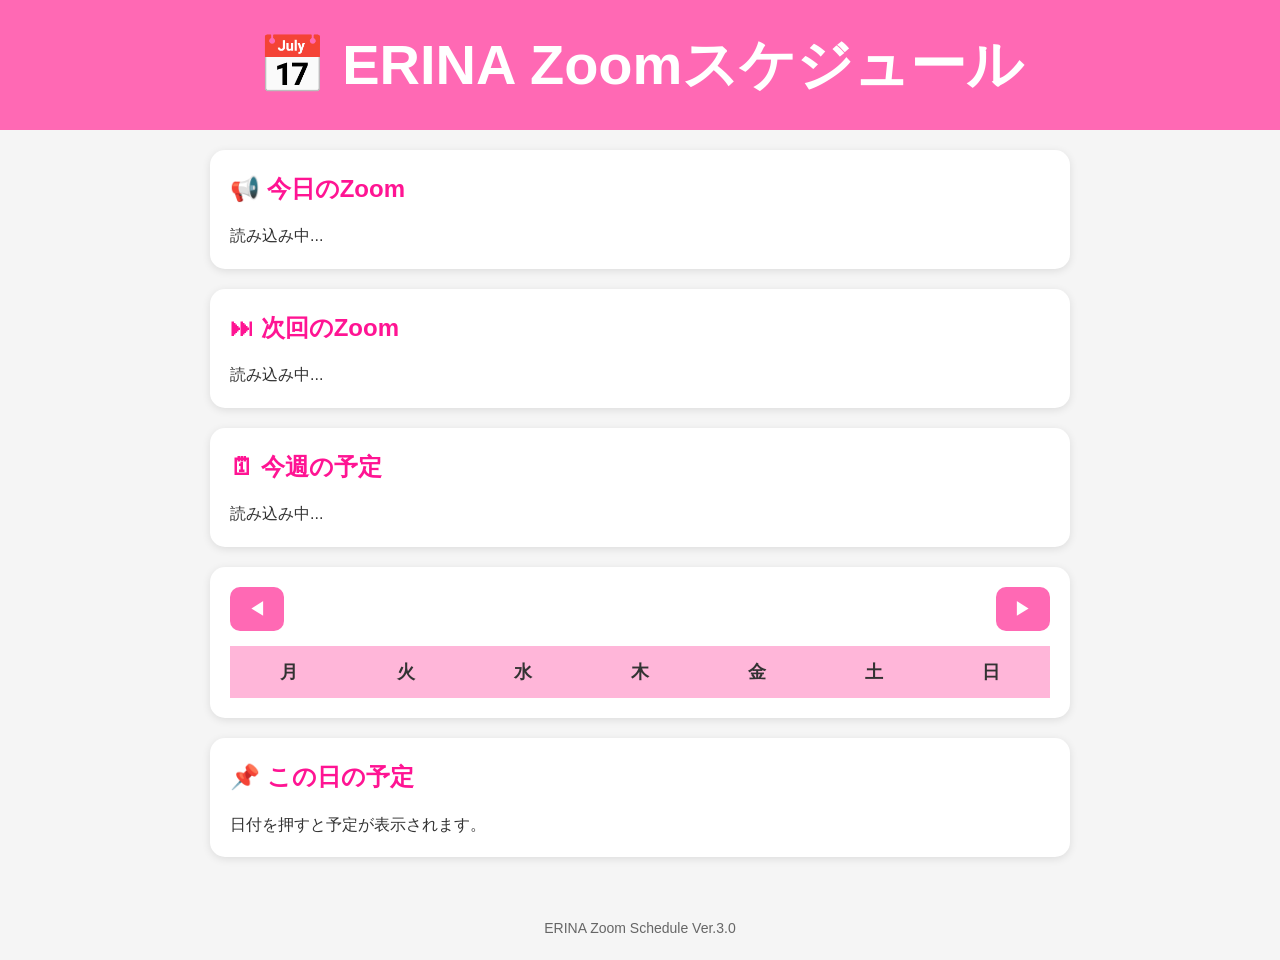
==== index.html @ 984aec14 "作り直し" ====
<!DOCTYPE html>
<html lang="ja">
<head>

<meta charset="UTF-8">
<meta name="viewport" content="width=device-width, initial-scale=1.0">

<title>ERINA Zoomスケジュール</title>

<link rel="stylesheet" href="style.css">

<link rel="manifest" href="manifest.json">

<meta name="theme-color" content="#ff69b4">

<link rel="apple-touch-icon" href="icons/icon-192.png">

</head>

<body>

<header>
    <h1>📅 ERINA Zoomスケジュール</h1>
</header>

<main>

    <!-- 今日のZoom -->
    <section class="card">
        <h2>📢 今日のZoom</h2>
        <div id="todayEvents">
            読み込み中...
        </div>
    </section>

    <!-- 次回Zoom -->
    <section class="card">
        <h2>⏭ 次回のZoom</h2>
        <div id="nextEvent">
            読み込み中...
        </div>
    </section>

    <!-- 今週の予定 -->
    <section class="card">
        <h2>🗓 今週の予定</h2>
        <div id="weekEvents">
            読み込み中...
        </div>
    </section>

    <!-- カレンダー -->
    <section class="card">

        <div class="calendar-header">

            <button id="prevMonth">◀</button>

            <h2 id="monthTitle"></h2>

            <button id="nextMonth">▶</button>

        </div>

        <table class="calendar">

            <thead>
                <tr>
                    <th>月</th>
                    <th>火</th>
                    <th>水</th>
                    <th>木</th>
                    <th>金</th>
                    <th>土</th>
                    <th>日</th>
                </tr>
            </thead>

            <tbody id="calendarBody">

            </tbody>

        </table>

    </section>

    <!-- 選択日の予定 -->
    <section class="card">
        <h2>📌 この日の予定</h2>

        <div id="selectedDate">
            日付を押すと予定が表示されます。
        </div>

    </section>

</main>

<footer>

    <p>ERINA Zoom Schedule Ver.3.0</p>

</footer>

<script src="events.js"></script>
<script src="app.js"></script>

<script>
if ("serviceWorker" in navigator) {
    navigator.serviceWorker.register("./service-worker.js");
}
</script>

</body>
</html>
---- style.css ----
/* ===========================
   ERINA Zoom Schedule Ver3
=========================== */

*{
    margin:0;
    padding:0;
    box-sizing:border-box;
}

body{
    font-family:"Yu Gothic","Meiryo",sans-serif;
    background:#f5f5f5;
    color:#333;
    line-height:1.6;
}

header{
    background:#ff69b4;
    color:white;
    text-align:center;
    padding:20px;
    font-size:28px;
    font-weight:bold;
}

main{
    max-width:900px;
    margin:auto;
    padding:20px;
}

.card{
    background:white;
    border-radius:15px;
    box-shadow:0 2px 8px rgba(0,0,0,.1);
    padding:20px;
    margin-bottom:20px;
}

.card h2{
    margin-bottom:15px;
    color:#ff1493;
    font-size:24px;
}

.calendar-header{
    display:flex;
    justify-content:space-between;
    align-items:center;
    margin-bottom:15px;
}

.calendar-header button{
    background:#ff69b4;
    color:white;
    border:none;
    border-radius:10px;
    padding:10px 18px;
    cursor:pointer;
    font-size:18px;
    transition:.2s;
}

.calendar-header button:hover{
    background:#ff1493;
}

#monthTitle{
    font-size:26px;
    font-weight:bold;
}

.calendar{
    width:100%;
    border-collapse:collapse;
}

.calendar th{
    background:#ffb6d9;
    padding:12px;
    font-size:18px;
}

.calendar td{
    width:14.2%;
    height:90px;
    border:1px solid #ddd;
    vertical-align:top;
    padding:6px;
    cursor:pointer;
    transition:.2s;
}

.calendar td:hover{
    background:#fff4fa;
}

.today{
    background:#ffe066 !important;
    font-weight:bold;
}

.event-dot{
    width:10px;
    height:10px;
    border-radius:50%;
    margin-top:5px;
}

.zoom-button{
    display:inline-block;
    margin-top:10px;
    padding:10px 18px;
    background:#ff69b4;
    color:white;
    text-decoration:none;
    border-radius:10px;
    font-weight:bold;
}

.zoom-button:hover{
    background:#ff1493;
}

footer{
    text-align:center;
    padding:20px;
    color:#666;
    font-size:14px;
}

/* スマホ */

@media(max-width:768px){

header{
    font-size:22px;
}

.card h2{
    font-size:20px;
}

.calendar td{
    height:70px;
    font-size:14px;
}

.calendar-header button{
    padding:8px 12px;
}

#monthTitle{
    font-size:20px;
}

}
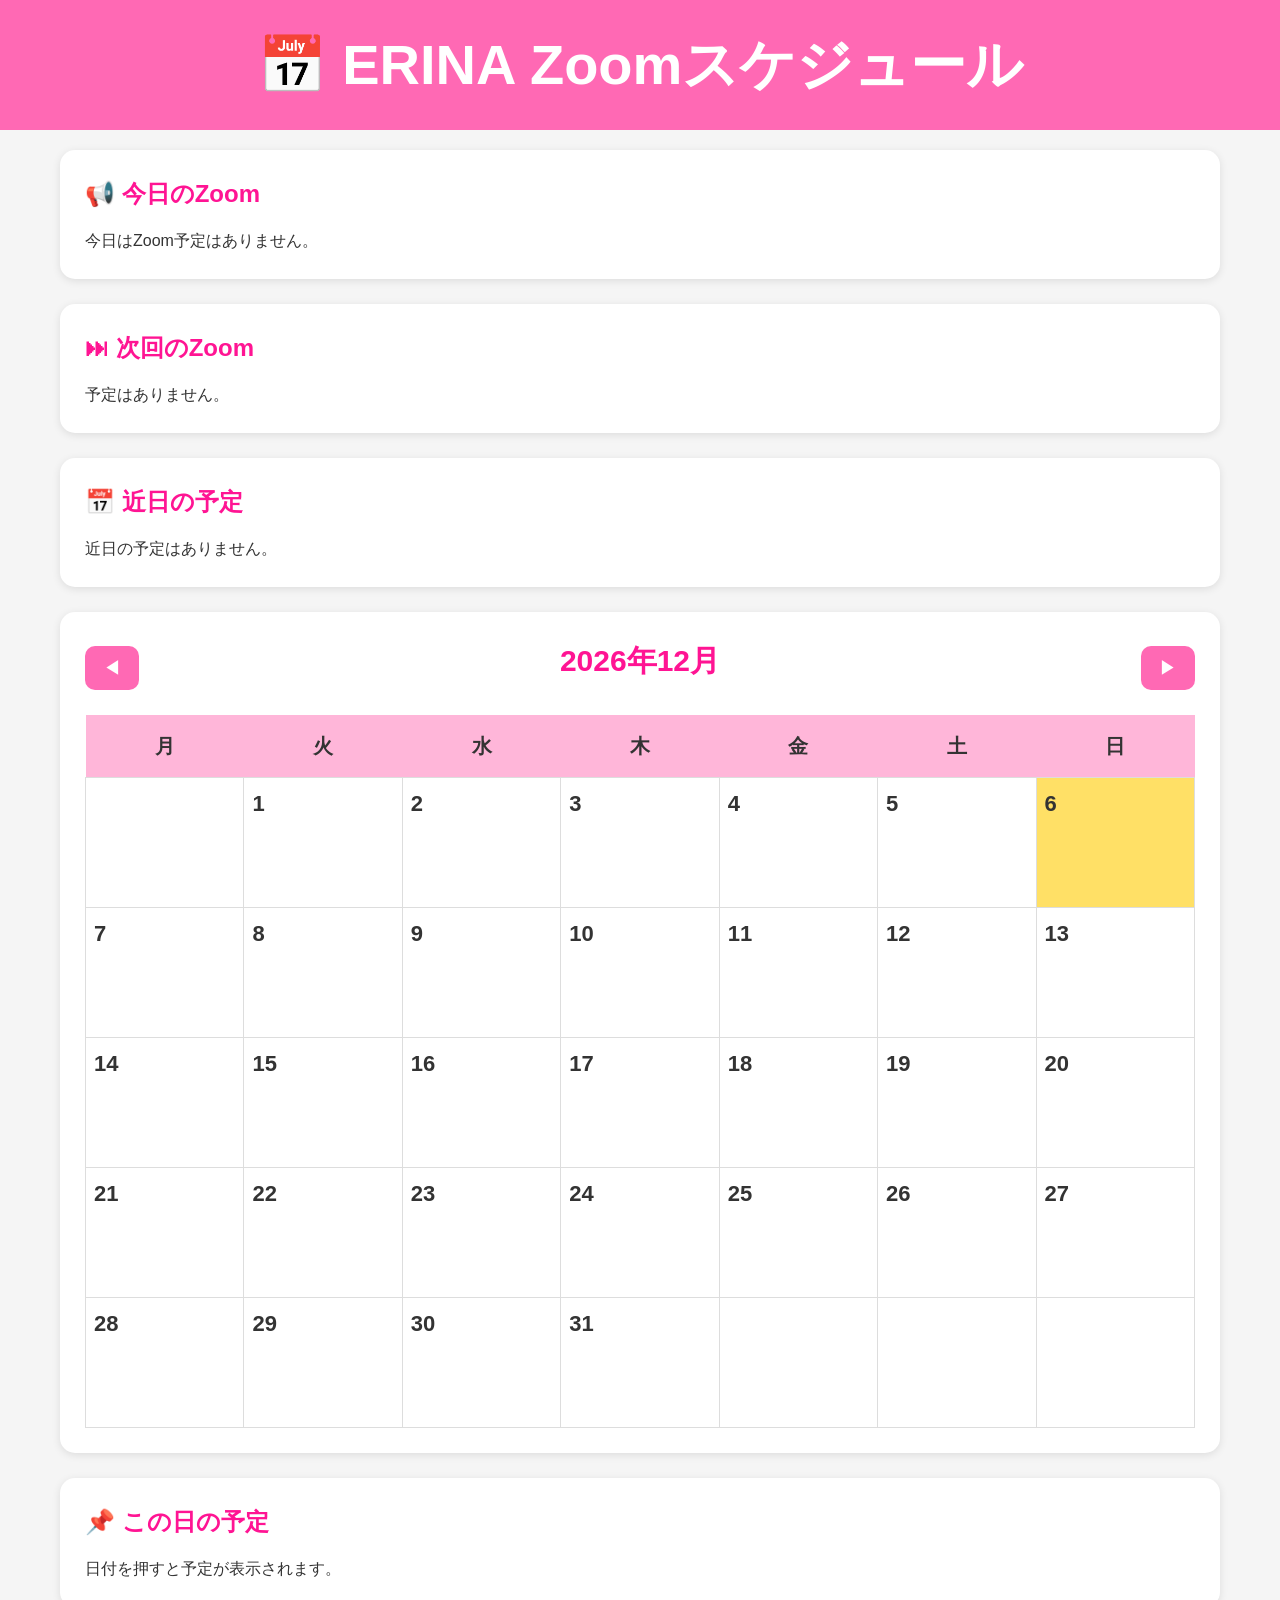
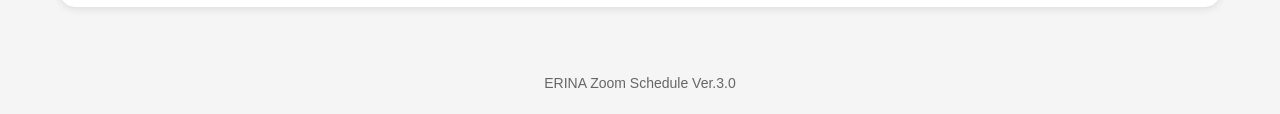
==== commit 0b833d53: "update" ====
--- a/index.html
+++ b/index.html
@@ -43,7 +43,7 @@
 
     <!-- 今週の予定 -->
     <section class="card">
-        <h2>🗓 今週の予定</h2>
+        <h2>📅 近日の予定</h2>
         <div id="weekEvents">
             読み込み中...
         </div>
@@ -102,6 +102,32 @@
 
 </footer>
 
+<!-- =========================
+     イベント詳細ポップアップ
+========================= -->
+
+<div id="eventModal" class="modal">
+
+    <div class="modal-content">
+
+        <span id="closeModal" class="close">&times;</span>
+
+        <div id="modalBody"></div>
+
+    </div>
+
+</div>
+<!-- =========================
+     画像拡大用
+========================= -->
+
+<div id="imageModal" class="modal">
+
+    <span id="closeImageModal" class="close">&times;</span>
+
+    <img id="modalImage" class="modal-image">
+
+</div>
 <script src="events.js"></script>
 <script src="app.js"></script>
 
--- a/style.css
+++ b/style.css
@@ -25,7 +25,7 @@
 }
 
 main{
-    max-width:900px;
+    max-width:1200px;
     margin:auto;
     padding:20px;
 }
@@ -34,8 +34,8 @@
     background:white;
     border-radius:15px;
     box-shadow:0 2px 8px rgba(0,0,0,.1);
-    padding:20px;
-    margin-bottom:20px;
+    padding:25px;
+    margin-bottom:25px;
 }
 
 .card h2{
@@ -67,27 +67,28 @@
 }
 
 #monthTitle{
-    font-size:26px;
+    font-size:30px;
     font-weight:bold;
 }
 
 .calendar{
     width:100%;
     border-collapse:collapse;
+    table-layout:fixed;
 }
 
 .calendar th{
     background:#ffb6d9;
-    padding:12px;
-    font-size:18px;
+    padding:15px;
+    font-size:20px;
 }
 
 .calendar td{
     width:14.2%;
-    height:90px;
+    height:130px;
     border:1px solid #ddd;
     vertical-align:top;
-    padding:6px;
+    padding:8px;
     cursor:pointer;
     transition:.2s;
 }
@@ -101,22 +102,41 @@
     font-weight:bold;
 }
 
-.event-dot{
-    width:10px;
-    height:10px;
-    border-radius:50%;
+.day-number{
+    font-size:22px;
+    font-weight:bold;
+    margin-bottom:8px;
+}
+
+.calendar-event{
+    font-size:13px;
+    font-weight:bold;
+    padding:4px 6px;
     margin-top:5px;
+    border-radius:6px;
+    color:white;
+    overflow:hidden;
+    text-overflow:ellipsis;
+    white-space:nowrap;
+    cursor:pointer;
+    transition:.2s;
+}
+
+.calendar-event:hover{
+    transform:scale(1.03);
+    opacity:.9;
 }
 
 .zoom-button{
     display:inline-block;
     margin-top:10px;
-    padding:10px 18px;
+    padding:12px 20px;
     background:#ff69b4;
     color:white;
     text-decoration:none;
     border-radius:10px;
     font-weight:bold;
+    font-size:16px;
 }
 
 .zoom-button:hover{
@@ -143,8 +163,17 @@
 }
 
 .calendar td{
-    height:70px;
-    font-size:14px;
+    height:90px;
+    font-size:13px;
+}
+
+.day-number{
+    font-size:18px;
+}
+
+.calendar-event{
+    font-size:10px;
+    padding:2px 4px;
 }
 
 .calendar-header button{
@@ -152,7 +181,145 @@
 }
 
 #monthTitle{
-    font-size:20px;
-}
+    font-size:22px;
+}
+
+.zoom-button{
+    width:100%;
+    text-align:center;
+}
+
+}
+.calendar-event{
+    color:#fff;
+    font-size:11px;
+    margin-top:3px;
+    padding:2px 4px;
+    border-radius:4px;
+    white-space:nowrap;
+    overflow:hidden;
+    text-overflow:ellipsis;
+}
+/* ===========================
+   ポップアップ
+=========================== */
+
+.modal{
+
+    display:none;
+
+    position:fixed;
+
+    left:0;
+    top:0;
+
+    width:100%;
+    height:100%;
+
+    background:rgba(0,0,0,0.5);
+
+    z-index:9999;
+
+}
+
+.modal-content{
+
+    background:#fff;
+
+    width:90%;
+    max-width:700px;
+
+    margin:40px auto;
+
+    border-radius:15px;
+
+    padding:20px;
+
+    position:relative;
+
+    max-height:90vh;
+
+    overflow-y:auto;
+
+    box-shadow:0 10px 30px rgba(0,0,0,.3);
+
+}
+
+.close{
+
+    position:absolute;
+
+    right:20px;
+
+    top:10px;
+
+    font-size:35px;
+
+    cursor:pointer;
+
+    color:#888;
+
+}
+
+.close:hover{
+
+    color:#ff4f9a;
+
+}
+
+.modal-content img{
+
+    width:100%;
+
+    border-radius:10px;
+
+    margin:15px 0;
+
+}
+
+.modal-title{
+
+    font-size:28px;
+
+    font-weight:bold;
+
+    color:#ff4f9a;
+
+    margin-bottom:15px;
+
+}
+
+.modal-time{
+
+    font-size:18px;
+
+    margin-bottom:15px;
+
+}
+/* ===========================
+   画像拡大
+=========================== */
+
+.modal-image{
+
+    display:block;
+
+    max-width:90%;
+
+    max-height:90vh;
+
+    margin:40px auto;
+
+    border-radius:10px;
+
+}
+
+#imageModal{
+
+    display:none;
+
+    justify-content:center;
+
+    align-items:center;
 
 }
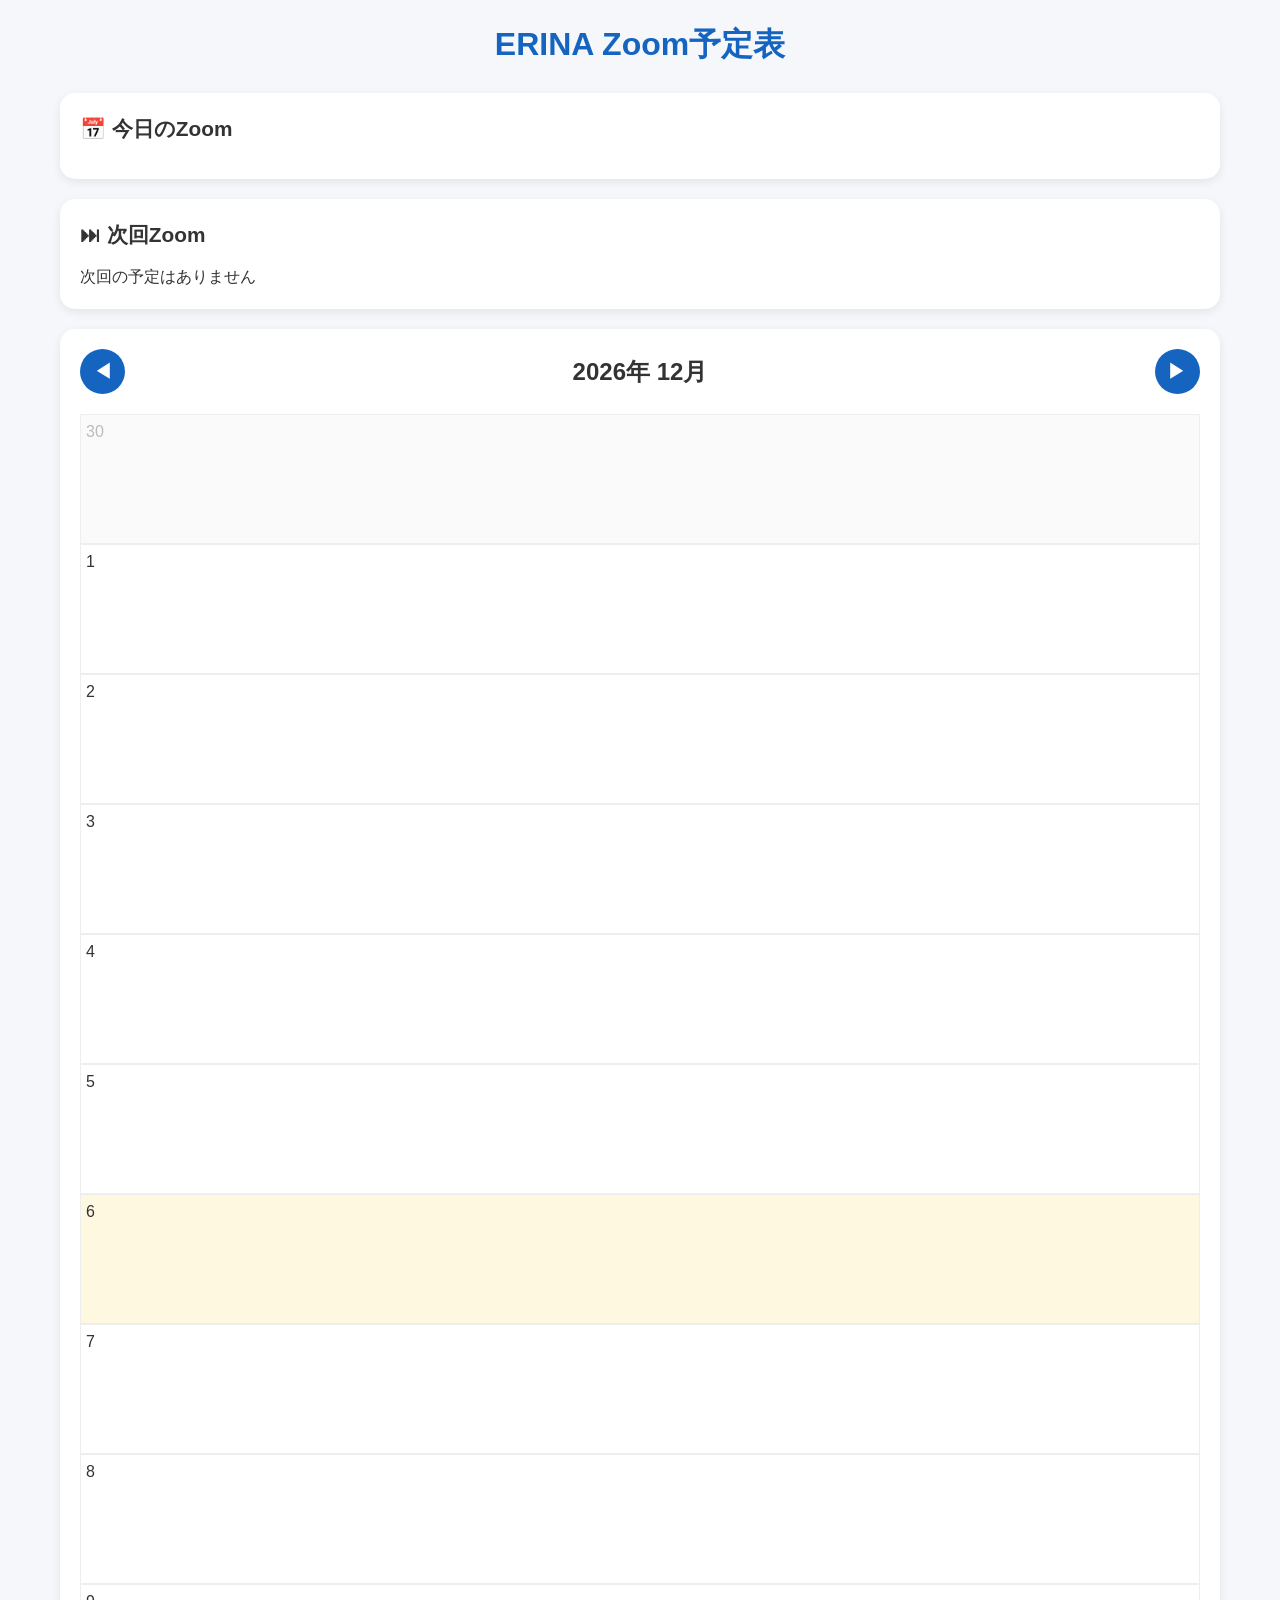
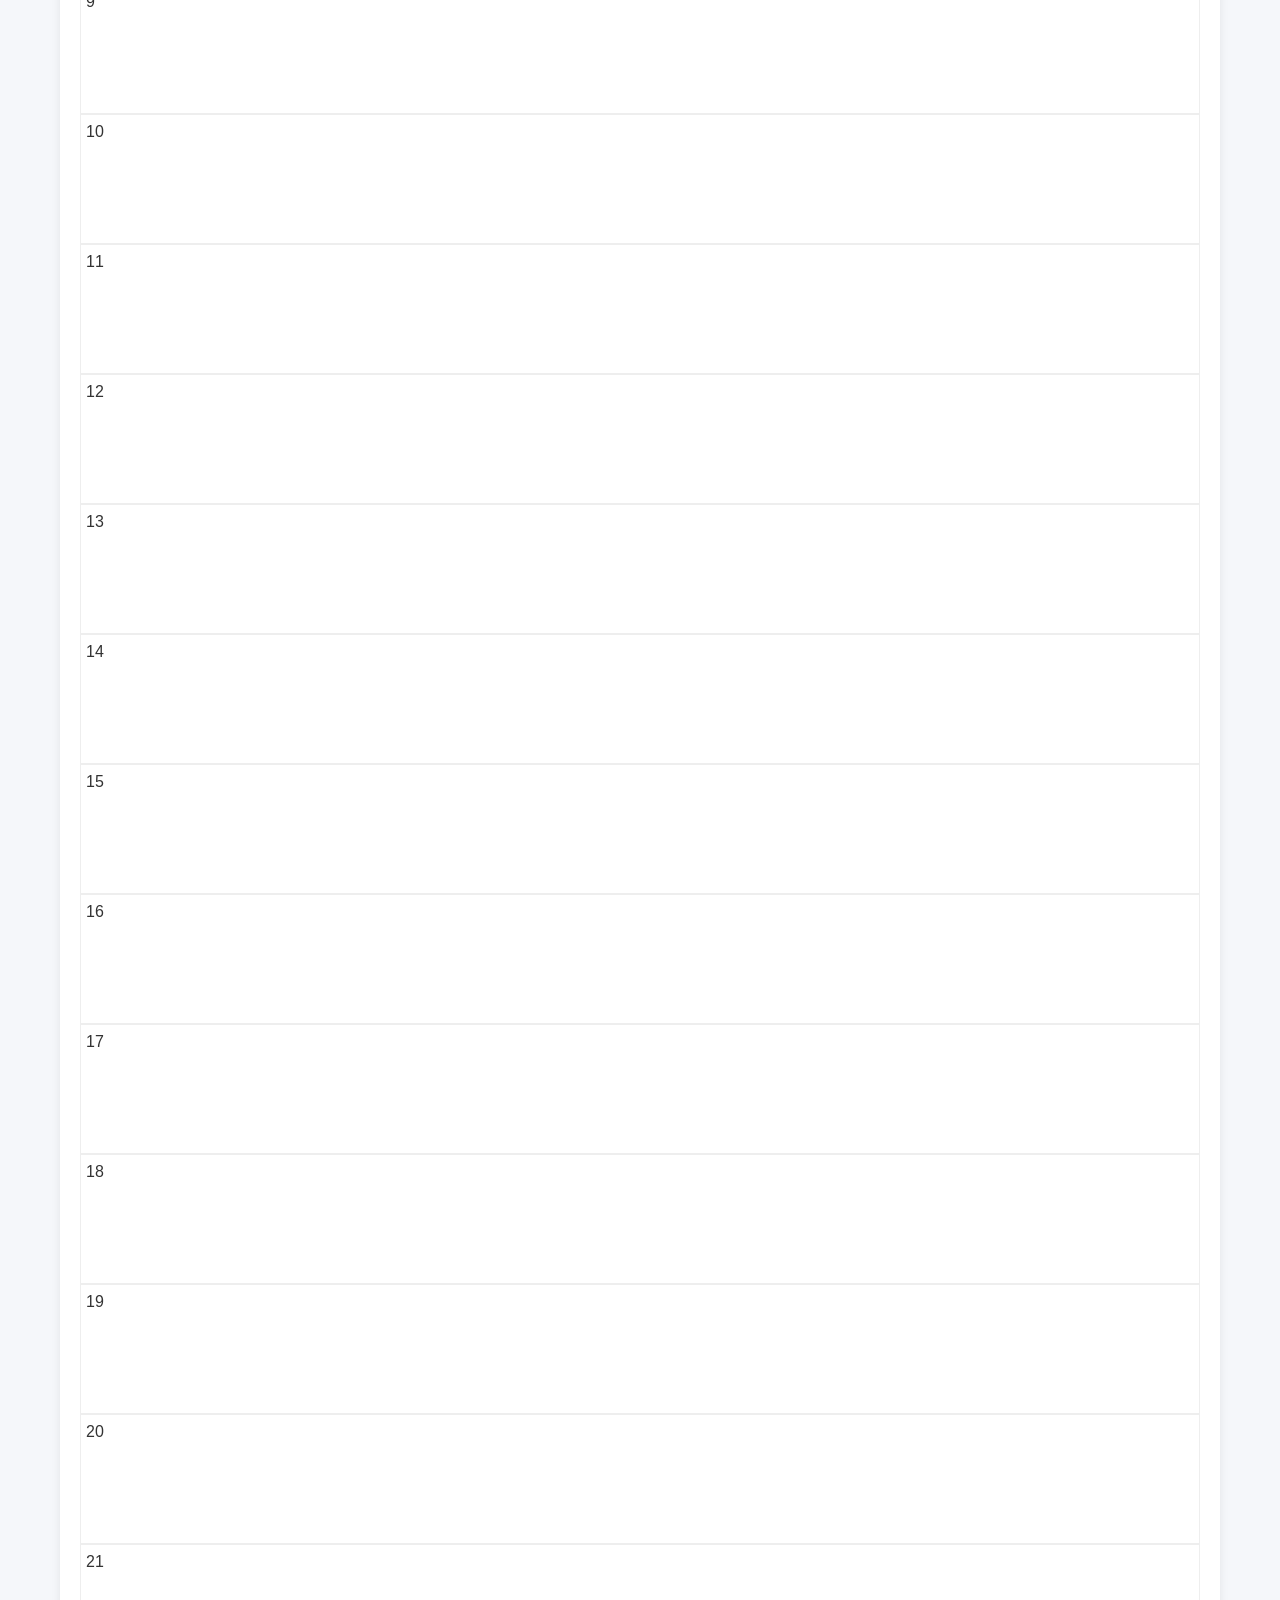
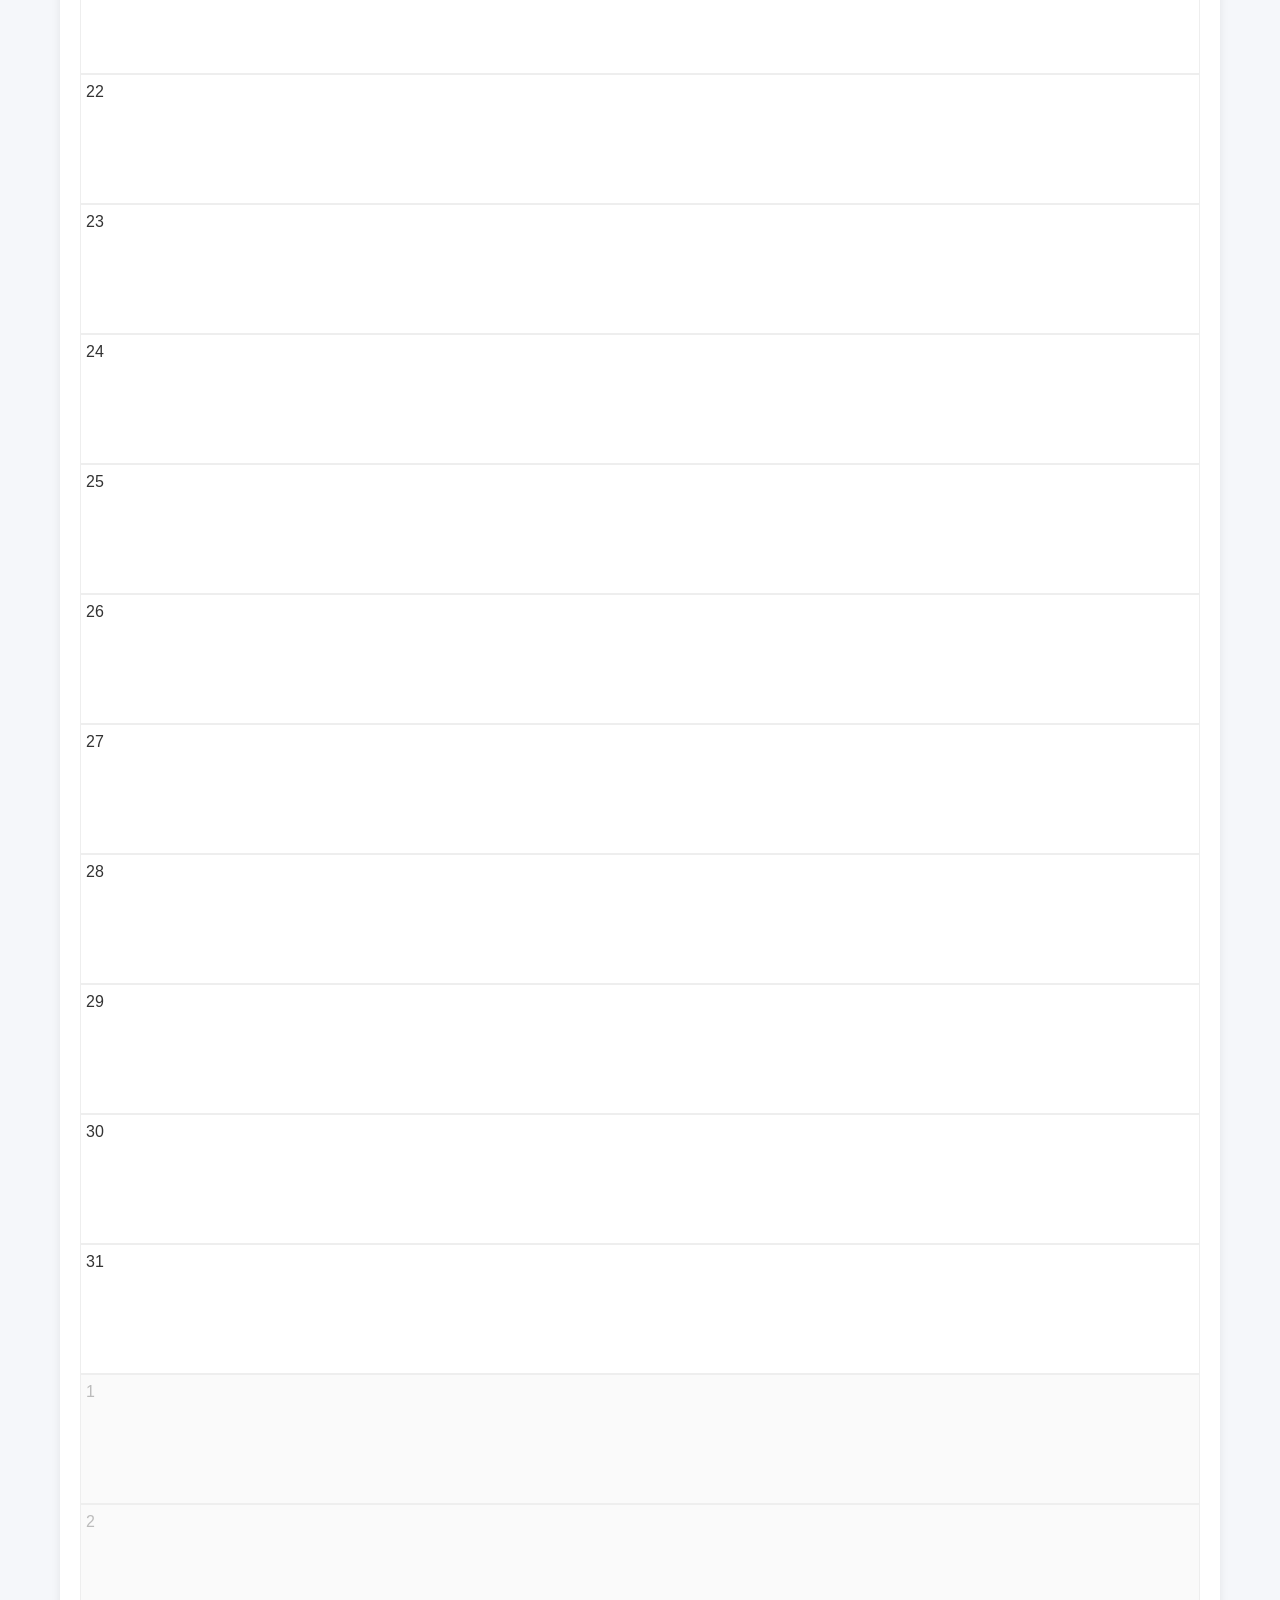
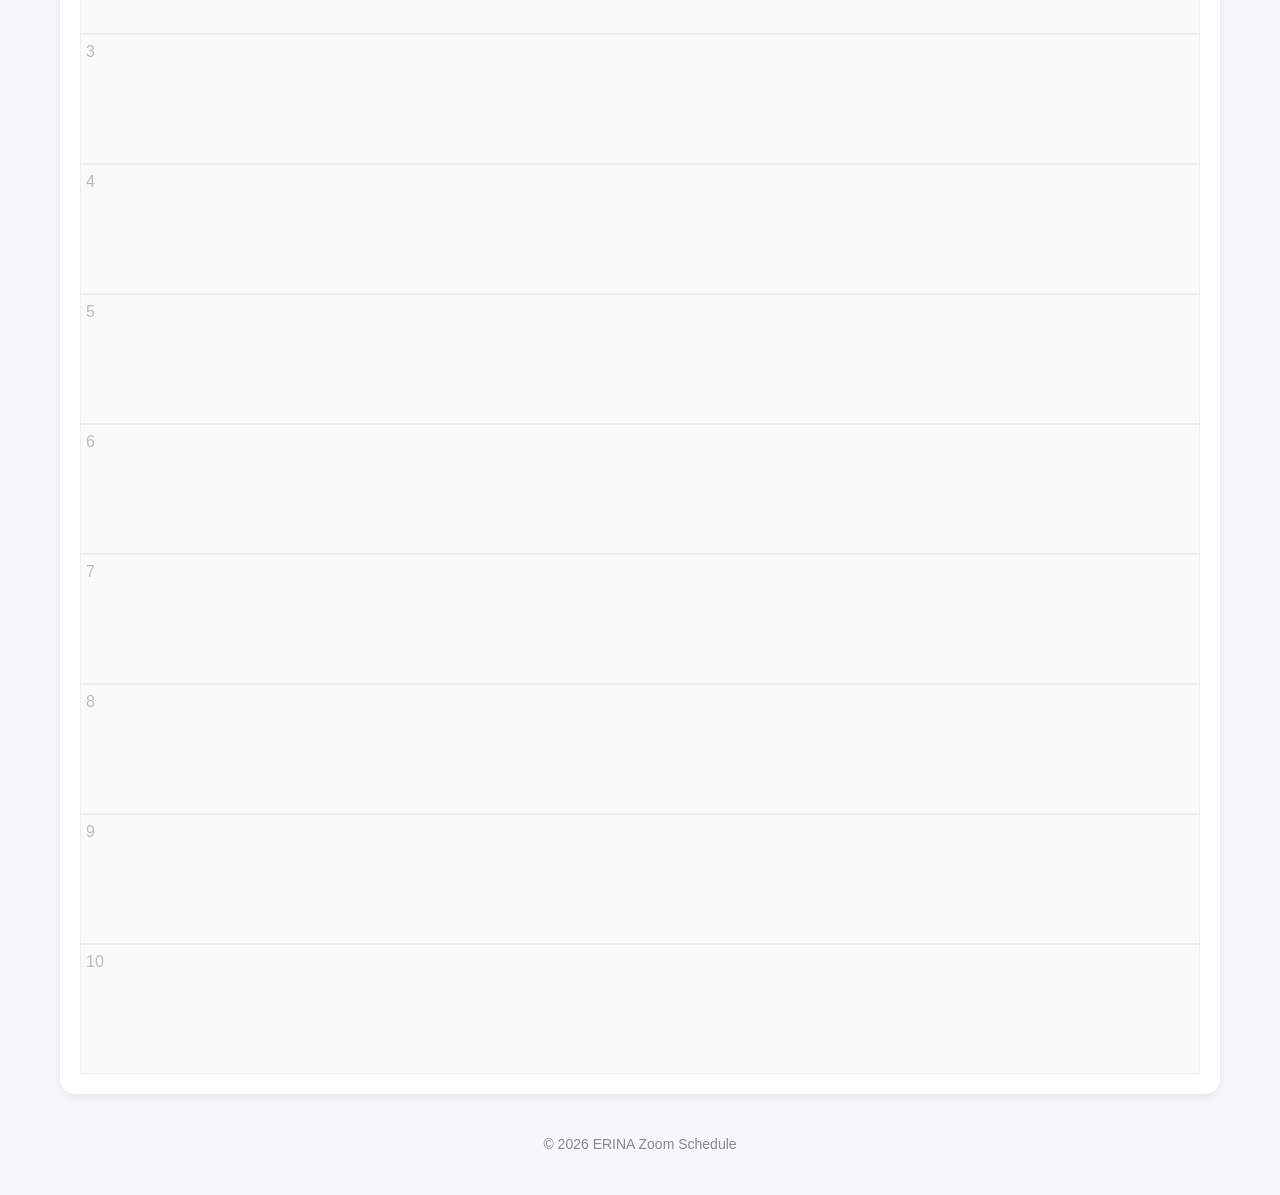
==== commit 31605c91: "version5" ====
--- a/index.html
+++ b/index.html
@@ -1,141 +1,154 @@
 <!DOCTYPE html>
 <html lang="ja">
+
 <head>
 
-<meta charset="UTF-8">
-<meta name="viewport" content="width=device-width, initial-scale=1.0">
+    <meta charset="UTF-8">
 
-<title>ERINA Zoomスケジュール</title>
+    <meta
+        name="viewport"
+        content="width=device-width, initial-scale=1.0, viewport-fit=cover">
 
-<link rel="stylesheet" href="style.css">
+    <title>ERINA Zoom予定表</title>
 
-<link rel="manifest" href="manifest.json">
+    <meta
+        name="theme-color"
+        content="#0d6efd">
 
-<meta name="theme-color" content="#ff69b4">
+    <meta
+        name="apple-mobile-web-app-capable"
+        content="yes">
 
-<link rel="apple-touch-icon" href="icons/icon-192.png">
+    <meta
+        name="apple-mobile-web-app-status-bar-style"
+        content="default">
+
+    <meta
+        name="apple-mobile-web-app-title"
+        content="ERINA Zoom">
+
+    <link
+        rel="manifest"
+        href="manifest.json">
+
+    <link
+        rel="apple-touch-icon"
+        href="images/icon-192.png">
+
+    <link
+        rel="icon"
+        href="images/icon-192.png">
+
+    <link
+        rel="stylesheet"
+        href="style.css">
 
 </head>
 
 <body>
 
-<header>
-    <h1>📅 ERINA Zoomスケジュール</h1>
+<div class="container">
+    <header>
+
+    <h1>
+
+        ERINA Zoom予定表
+
+    </h1>
+
 </header>
+<section class="home-section">
 
-<main>
+    <h2>
 
-    <!-- 今日のZoom -->
-    <section class="card">
-        <h2>📢 今日のZoom</h2>
-        <div id="todayEvents">
-            読み込み中...
-        </div>
-    </section>
+        📅 今日のZoom
 
-    <!-- 次回Zoom -->
-    <section class="card">
-        <h2>⏭ 次回のZoom</h2>
-        <div id="nextEvent">
-            読み込み中...
-        </div>
-    </section>
+    </h2>
 
-    <!-- 今週の予定 -->
-    <section class="card">
-        <h2>📅 近日の予定</h2>
-        <div id="weekEvents">
-            読み込み中...
-        </div>
-    </section>
+    <div id="todayEvents">
 
-    <!-- カレンダー -->
-    <section class="card">
+    </div>
 
-        <div class="calendar-header">
+</section>
+<section class="home-section">
 
-            <button id="prevMonth">◀</button>
+    <h2>
 
-            <h2 id="monthTitle"></h2>
+        ⏭ 次回Zoom
 
-            <button id="nextMonth">▶</button>
+    </h2>
 
-        </div>
+    <div id="nextEvent">
 
-        <table class="calendar">
+    </div>
 
-            <thead>
-                <tr>
-                    <th>月</th>
-                    <th>火</th>
-                    <th>水</th>
-                    <th>木</th>
-                    <th>金</th>
-                    <th>土</th>
-                    <th>日</th>
-                </tr>
-            </thead>
+</section>
+<section class="calendar-section">
 
-            <tbody id="calendarBody">
+    <div class="calendar-header">
 
-            </tbody>
+        <button id="prevMonth">
 
-        </table>
+            ◀
 
-    </section>
+        </button>
 
-    <!-- 選択日の予定 -->
-    <section class="card">
-        <h2>📌 この日の予定</h2>
+        <h2 id="monthTitle">
 
-        <div id="selectedDate">
-            日付を押すと予定が表示されます。
-        </div>
+            2026年7月
 
-    </section>
+        </h2>
 
-</main>
+        <button id="nextMonth">
 
-<footer>
+            ▶
 
-    <p>ERINA Zoom Schedule Ver.3.0</p>
+        </button>
 
-</footer>
+    </div>
 
-<!-- =========================
-     イベント詳細ポップアップ
-========================= -->
+    <div id="calendar">
 
-<div id="eventModal" class="modal">
+    </div>
+
+</section>
+<!-- ==========================
+     イベント詳細モーダル
+========================== -->
+
+<div
+    id="eventModal"
+    class="modal">
 
     <div class="modal-content">
 
-        <span id="closeModal" class="close">&times;</span>
+        <button
+            id="closeModal"
+            class="close-button">
 
-        <div id="modalBody"></div>
+            ×
+
+        </button>
+
+        <div id="modalBody">
+
+        </div>
 
     </div>
 
 </div>
-<!-- =========================
-     画像拡大用
-========================= -->
+<footer>
 
-<div id="imageModal" class="modal">
+    <p>
 
-    <span id="closeImageModal" class="close">&times;</span>
+        © 2026 ERINA Zoom Schedule
 
-    <img id="modalImage" class="modal-image">
+    </p>
 
+</footer>
+<script src="app.js"></script>
 </div>
-<script src="events.js"></script>
-<script src="app.js"></script>
-
-<script>
-if ("serviceWorker" in navigator) {
-    navigator.serviceWorker.register("./service-worker.js");
-}
-</script>
 
 </body>
+
 </html>
--- a/style.css
+++ b/style.css
@@ -1,6 +1,6 @@
-/* ===========================
-   ERINA Zoom Schedule Ver3
-=========================== */
+/* ===================================
+   ERINA Zoom Ver4
+=================================== */
 
 *{
     margin:0;
@@ -8,318 +8,603 @@
     box-sizing:border-box;
 }
 
+html{
+
+    font-size:16px;
+
+    -webkit-text-size-adjust:100%;
+
+    scroll-behavior:smooth;
+
+}
+
 body{
-    font-family:"Yu Gothic","Meiryo",sans-serif;
-    background:#f5f5f5;
+
+    font-family:
+        "Yu Gothic",
+        "Hiragino Sans",
+        sans-serif;
+
+    background:#f5f7fa;
+
     color:#333;
-    line-height:1.6;
-}
-
+
+    line-height:1.5;
+
+}
+
+img{
+
+    max-width:100%;
+
+    display:block;
+
+}
+
+a{
+
+    text-decoration:none;
+
+}
+
+button{
+
+    cursor:pointer;
+
+    border:none;
+
+}
+.container{
+
+    max-width:1200px;
+
+    margin:auto;
+
+    padding:20px;
+
+}
 header{
-    background:#ff69b4;
-    color:white;
+
     text-align:center;
+
+    margin-bottom:25px;
+
+}
+
+header h1{
+
+    font-size:2rem;
+
+    color:#1565c0;
+
+}
+.home-section{
+
+    background:#fff;
+
+    border-radius:15px;
+
     padding:20px;
-    font-size:28px;
+
+    margin-bottom:20px;
+
+    box-shadow:
+
+        0 3px 10px rgba(0,0,0,.08);
+
+}
+
+.home-section h2{
+
+    margin-bottom:15px;
+
+    font-size:1.3rem;
+
+}
+.today-card{
+
+    background:#3498db;
+
+    color:#fff;
+
+    border-radius:12px;
+
+    padding:15px;
+
+    margin-bottom:10px;
+
+    cursor:pointer;
+
+    transition:.2s;
+
+}
+
+.today-card:hover{
+
+    transform:translateY(-2px);
+
+}
+
+.today-time{
+
+    font-size:.9rem;
+
+    opacity:.9;
+
+}
+
+.today-title{
+
+    margin-top:5px;
+
+    font-size:1.1rem;
+
     font-weight:bold;
-}
-
-main{
-    max-width:1200px;
-    margin:auto;
+
+}
+.next-card{
+
+    background:#27ae60;
+
+    color:#fff;
+
+    border-radius:12px;
+
     padding:20px;
-}
-
-.card{
-    background:white;
+
+    cursor:pointer;
+
+    transition:.2s;
+
+}
+
+.next-card:hover{
+
+    transform:translateY(-2px);
+
+}
+
+.next-date{
+
+    font-size:1.2rem;
+
+    font-weight:bold;
+
+}
+
+.next-time{
+
+    margin-top:8px;
+
+}
+
+.next-title{
+
+    margin-top:10px;
+
+    font-size:1.2rem;
+
+    font-weight:bold;
+
+}
+.empty-card{
+
+    background:#eceff1;
+
+    border-radius:10px;
+
+    padding:20px;
+
+    text-align:center;
+
+    color:#666;
+
+}
+/* ===================================
+   カレンダー
+=================================== */
+
+.calendar-section{
+
+    background:#fff;
+
     border-radius:15px;
-    box-shadow:0 2px 8px rgba(0,0,0,.1);
-    padding:25px;
-    margin-bottom:25px;
-}
-
-.card h2{
-    margin-bottom:15px;
-    color:#ff1493;
+
+    padding:20px;
+
+    box-shadow:0 3px 10px rgba(0,0,0,.08);
+
+}
+.calendar-header{
+
+    display:flex;
+
+    justify-content:space-between;
+
+    align-items:center;
+
+    margin-bottom:20px;
+
+}
+
+.calendar-header h2{
+
+    font-size:1.5rem;
+
+}
+
+.calendar-header button{
+
+    width:45px;
+
+    height:45px;
+
+    border-radius:50%;
+
+    background:#1565c0;
+
+    color:#fff;
+
+    font-size:20px;
+
+    transition:.2s;
+
+}
+
+.calendar-header button:hover{
+
+    background:#0d47a1;
+
+}
+.calendar-table{
+
+    width:100%;
+
+    border-collapse:collapse;
+
+    table-layout:fixed;
+
+}
+.calendar-table th{
+
+    padding:12px;
+
+    font-size:15px;
+
+    border-bottom:2px solid #ddd;
+
+}
+
+.calendar-table th.sat{
+
+    color:#1976d2;
+
+}
+
+.calendar-table th.sun{
+
+    color:#e53935;
+
+}
+.calendar-day{
+
+    height:130px;
+
+    border:1px solid #eee;
+
+    vertical-align:top;
+
+    padding:5px;
+
+    position:relative;
+
+    background:#fff;
+
+}
+.calendar-day.today{
+
+    background:#fff8e1;
+
+}
+.other-month{
+
+    background:#fafafa;
+
+    color:#bbb;
+
+}
+.date-number{
+
+    font-weight:bold;
+
+    margin-bottom:5px;
+
+}
+.event-container{
+
+    display:flex;
+
+    flex-direction:column;
+
+    gap:5px;
+
+}
+.event-item{
+
+    color:#fff;
+
+    border-radius:8px;
+
+    padding:4px 6px;
+
+    cursor:pointer;
+
+    overflow:hidden;
+
+    transition:.2s;
+
+}
+.event-item:hover{
+
+    transform:scale(1.03);
+
+}
+.event-time{
+
+    font-size:11px;
+
+}
+.event-title{
+
+    font-size:12px;
+
+    font-weight:bold;
+
+}
+/* ===================================
+   モーダル
+=================================== */
+
+.modal{
+
+    position:fixed;
+
+    inset:0;
+
+    background:rgba(0,0,0,.6);
+
+    display:none;
+
+    justify-content:center;
+
+    align-items:center;
+
+    padding:20px;
+
+    z-index:9999;
+
+}
+
+.modal.show{
+
+    display:flex;
+
+}
+.modal-content{
+
+    background:#fff;
+
+    width:100%;
+
+    max-width:500px;
+
+    border-radius:15px;
+
+    overflow:hidden;
+
+    position:relative;
+
+    animation:popup .25s ease;
+
+}
+@keyframes popup{
+
+    from{
+
+        opacity:0;
+
+        transform:scale(.9);
+
+    }
+
+    to{
+
+        opacity:1;
+
+        transform:scale(1);
+
+    }
+
+}
+.close-button{
+
+    position:absolute;
+
+    top:10px;
+
+    right:10px;
+
+    width:40px;
+
+    height:40px;
+
+    border-radius:50%;
+
+    background:#fff;
+
     font-size:24px;
-}
-
-.calendar-header{
-    display:flex;
-    justify-content:space-between;
-    align-items:center;
-    margin-bottom:15px;
-}
-
-.calendar-header button{
-    background:#ff69b4;
-    color:white;
-    border:none;
+
+    cursor:pointer;
+
+    z-index:10;
+
+}
+.modal-image img{
+
+    width:100%;
+
+    display:block;
+
+}
+.modal-title{
+
+    padding:20px 20px 10px;
+
+    font-size:24px;
+
+    font-weight:bold;
+
+}
+.modal-date,
+
+.modal-time,
+
+.modal-category{
+
+    padding:5px 20px;
+
+    font-size:16px;
+
+}
+.zoom-button{
+
+    display:block;
+
+    margin:20px;
+
+    background:#0d6efd;
+
+    color:#fff;
+
+    text-align:center;
+
+    padding:15px;
+
     border-radius:10px;
-    padding:10px 18px;
-    cursor:pointer;
+
     font-size:18px;
-    transition:.2s;
-}
-
-.calendar-header button:hover{
-    background:#ff1493;
-}
-
-#monthTitle{
-    font-size:30px;
+
     font-weight:bold;
-}
-
-.calendar{
-    width:100%;
-    border-collapse:collapse;
-    table-layout:fixed;
-}
-
-.calendar th{
-    background:#ffb6d9;
+
+}
+
+.zoom-button:hover{
+
+    background:#0b5ed7;
+
+}
+.zoom-disabled{
+
+    margin:20px;
+
     padding:15px;
-    font-size:20px;
-}
-
-.calendar td{
-    width:14.2%;
-    height:130px;
-    border:1px solid #ddd;
-    vertical-align:top;
-    padding:8px;
-    cursor:pointer;
-    transition:.2s;
-}
-
-.calendar td:hover{
-    background:#fff4fa;
-}
-
-.today{
-    background:#ffe066 !important;
-    font-weight:bold;
-}
-
-.day-number{
-    font-size:22px;
-    font-weight:bold;
-    margin-bottom:8px;
-}
-
-.calendar-event{
-    font-size:13px;
-    font-weight:bold;
-    padding:4px 6px;
-    margin-top:5px;
-    border-radius:6px;
-    color:white;
-    overflow:hidden;
-    text-overflow:ellipsis;
-    white-space:nowrap;
-    cursor:pointer;
-    transition:.2s;
-}
-
-.calendar-event:hover{
-    transform:scale(1.03);
-    opacity:.9;
-}
-
-.zoom-button{
-    display:inline-block;
-    margin-top:10px;
-    padding:12px 20px;
-    background:#ff69b4;
-    color:white;
-    text-decoration:none;
+
+    text-align:center;
+
+    background:#eceff1;
+
     border-radius:10px;
-    font-weight:bold;
-    font-size:16px;
-}
-
-.zoom-button:hover{
-    background:#ff1493;
-}
-
+
+    color:#666;
+
+}
 footer{
+
+    margin:40px 0 20px;
+
     text-align:center;
-    padding:20px;
-    color:#666;
+
+    color:#888;
+
     font-size:14px;
-}
-
-/* スマホ */
-
-@media(max-width:768px){
-
-header{
-    font-size:22px;
-}
-
-.card h2{
-    font-size:20px;
-}
-
-.calendar td{
-    height:90px;
-    font-size:13px;
-}
-
-.day-number{
-    font-size:18px;
-}
-
-.calendar-event{
-    font-size:10px;
-    padding:2px 4px;
-}
-
-.calendar-header button{
-    padding:8px 12px;
-}
-
-#monthTitle{
-    font-size:22px;
-}
-
-.zoom-button{
-    width:100%;
-    text-align:center;
-}
-
-}
-.calendar-event{
-    color:#fff;
-    font-size:11px;
-    margin-top:3px;
-    padding:2px 4px;
-    border-radius:4px;
-    white-space:nowrap;
-    overflow:hidden;
-    text-overflow:ellipsis;
-}
-/* ===========================
-   ポップアップ
-=========================== */
-
-.modal{
-
-    display:none;
-
-    position:fixed;
-
-    left:0;
-    top:0;
-
-    width:100%;
-    height:100%;
-
-    background:rgba(0,0,0,0.5);
-
-    z-index:9999;
-
-}
-
-.modal-content{
-
-    background:#fff;
-
-    width:90%;
-    max-width:700px;
-
-    margin:40px auto;
-
-    border-radius:15px;
-
-    padding:20px;
-
-    position:relative;
-
-    max-height:90vh;
-
-    overflow-y:auto;
-
-    box-shadow:0 10px 30px rgba(0,0,0,.3);
-
-}
-
-.close{
-
-    position:absolute;
-
-    right:20px;
-
-    top:10px;
-
-    font-size:35px;
-
-    cursor:pointer;
-
-    color:#888;
-
-}
-
-.close:hover{
-
-    color:#ff4f9a;
-
-}
-
-.modal-content img{
-
-    width:100%;
-
-    border-radius:10px;
-
-    margin:15px 0;
-
-}
-
-.modal-title{
-
-    font-size:28px;
-
-    font-weight:bold;
-
-    color:#ff4f9a;
-
-    margin-bottom:15px;
-
-}
-
-.modal-time{
-
-    font-size:18px;
-
-    margin-bottom:15px;
-
-}
-/* ===========================
-   画像拡大
-=========================== */
-
-.modal-image{
-
-    display:block;
-
-    max-width:90%;
-
-    max-height:90vh;
-
-    margin:40px auto;
-
-    border-radius:10px;
-
-}
-
-#imageModal{
-
-    display:none;
-
-    justify-content:center;
-
-    align-items:center;
+
+}
+@media (max-width:768px){
+
+    .container{
+
+        padding:10px;
+
+    }
+
+    header h1{
+
+        font-size:1.5rem;
+
+    }
+
+    .calendar-day{
+
+        height:100px;
+
+    }
+
+    .event-title{
+
+        font-size:10px;
+
+    }
+
+    .event-time{
+
+        font-size:9px;
+
+    }
+
+    .calendar-header h2{
+
+        font-size:1.2rem;
+
+    }
+
+}
+body{
+
+    padding-top:env(safe-area-inset-top);
+
+    padding-bottom:env(safe-area-inset-bottom);
+
+}
+@media (prefers-color-scheme:dark){
+
+    body{
+
+        background:#111;
+
+        color:#fff;
+
+    }
+
+    .calendar-section,
+
+    .home-section,
+
+    .modal-content{
+
+        background:#1f1f1f;
+
+    }
+
+    .calendar-day{
+
+        background:#222;
+
+    }
+
+    .other-month{
+
+        background:#181818;
+
+    }
 
 }
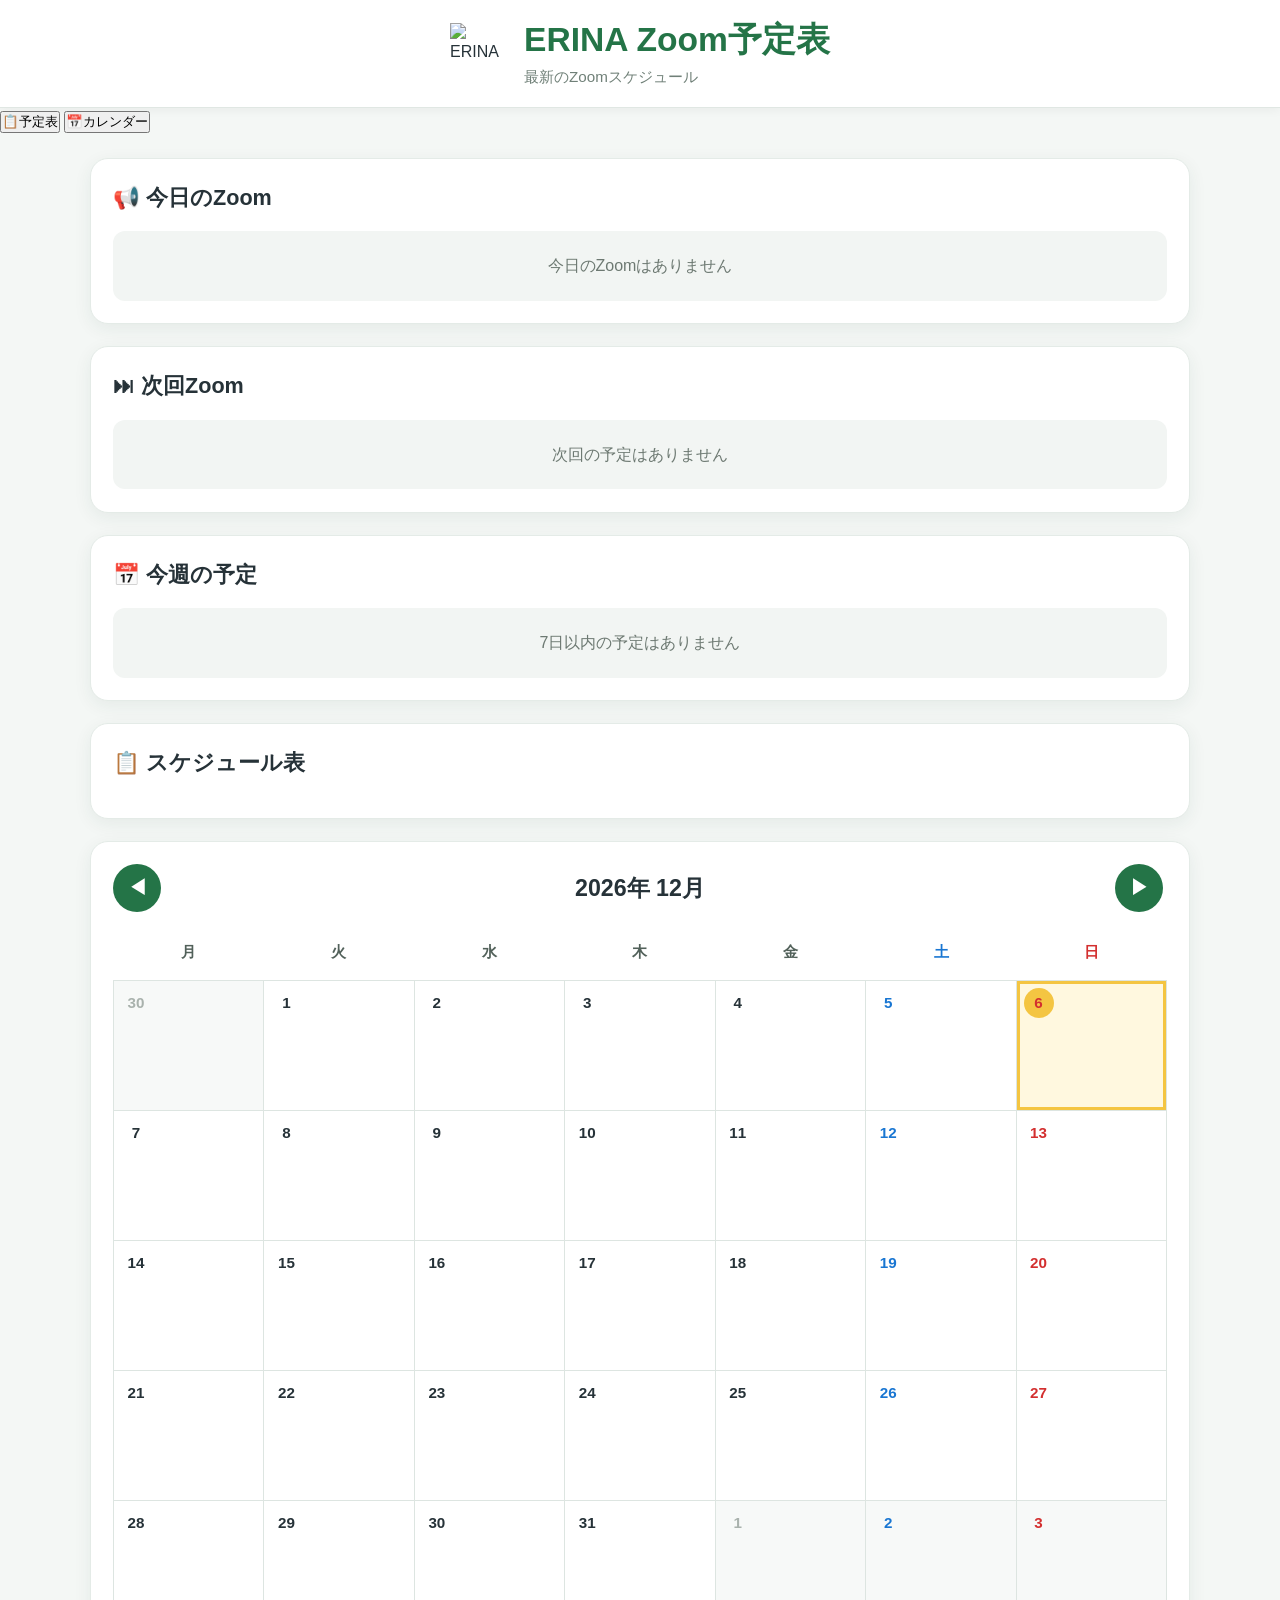
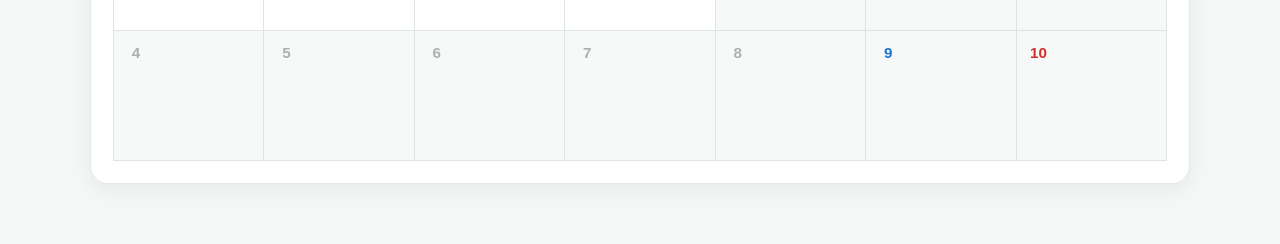
==== commit 9f8537f5: "update" ====
--- a/index.html
+++ b/index.html
@@ -1,154 +1,223 @@
 <!DOCTYPE html>
 <html lang="ja">
-
 <head>
-
     <meta charset="UTF-8">
-
-    <meta
-        name="viewport"
-        content="width=device-width, initial-scale=1.0, viewport-fit=cover">
+    <meta name="viewport" content="width=device-width, initial-scale=1.0">
 
     <title>ERINA Zoom予定表</title>
 
-    <meta
-        name="theme-color"
-        content="#0d6efd">
-
-    <meta
-        name="apple-mobile-web-app-capable"
-        content="yes">
-
-    <meta
-        name="apple-mobile-web-app-status-bar-style"
-        content="default">
-
-    <meta
-        name="apple-mobile-web-app-title"
-        content="ERINA Zoom">
-
-    <link
-        rel="manifest"
-        href="manifest.json">
-
-    <link
-        rel="apple-touch-icon"
-        href="images/icon-192.png">
-
-    <link
-        rel="icon"
-        href="images/icon-192.png">
-
-    <link
-        rel="stylesheet"
-        href="style.css">
-
+    <meta name="theme-color" content="#2e7d32">
+
+    <link rel="manifest" href="manifest.json">
+
+    <link rel="apple-touch-icon" href="icons/icon-192.png">
+
+    <link rel="stylesheet" href="style.css">
 </head>
 
 <body>
 
-<div class="container">
-    <header>
-
-    <h1>
-
-        ERINA Zoom予定表
-
-    </h1>
+<header class="header">
+
+    <div class="logo-area">
+
+        <img src="images/logo.png"
+             class="logo"
+             alt="ERINA">
+
+        <div>
+
+            <h1>ERINA Zoom予定表</h1>
+
+            <p class="sub-title">
+                最新のZoomスケジュール
+            </p>
+
+        </div>
+
+    </div>
 
 </header>
-<section class="home-section">
+
+
+<!-- 表示切替 -->
+
+<div class="display-switch">
+
+    <button id="showSchedule">
+
+        📋予定表
+
+    </button>
+
+
+    <button id="showCalendar">
+
+        📅カレンダー
+
+    </button>
+
+</div>
+
+
+<main>
+
+    <!-- 今日のZoom -->
+
+    <section class="card">
+
+        <h2>
+            📢 今日のZoom
+        </h2>
+
+        <div id="todayEvent">
+
+            読み込み中...
+
+        </div>
+
+    </section>
+
+    <!-- 次回Zoom -->
+
+    <section class="card">
+
+        <h2>
+
+            ⏭ 次回Zoom
+
+        </h2>
+
+        <div id="nextEvent">
+
+            読み込み中...
+
+        </div>
+
+    </section>
+
+<!-- 今週 -->
+
+<section class="card">
 
     <h2>
-
-        📅 今日のZoom
-
+        📅 今週の予定
     </h2>
 
-    <div id="todayEvents">
+    <div id="weekEvents">
 
     </div>
 
 </section>
-<section class="home-section">
+
+
+<!-- スケジュール表 -->
+
+<section 
+class="card"
+id="scheduleSection">
 
     <h2>
-
-        ⏭ 次回Zoom
-
+        📋 スケジュール表
     </h2>
 
-    <div id="nextEvent">
+
+    <div id="scheduleList">
 
     </div>
 
 </section>
-<section class="calendar-section">
+
+
+<!-- カレンダー -->
+
+<section 
+class="card"
+id="calendarSection">
 
     <div class="calendar-header">
 
-        <button id="prevMonth">
-
-            ◀
-
-        </button>
-
-        <h2 id="monthTitle">
-
-            2026年7月
-
-        </h2>
-
-        <button id="nextMonth">
-
-            ▶
-
-        </button>
-
-    </div>
-
-    <div id="calendar">
-
-    </div>
-
-</section>
-<!-- ==========================
-     イベント詳細モーダル
-========================== -->
+            <button id="prevMonth">
+
+                ◀
+
+            </button>
+
+            <h2 id="monthTitle">
+
+            </h2>
+
+            <button id="nextMonth">
+
+                ▶
+
+            </button>
+
+        </div>
+
+        <div class="week">
+
+            <div>月</div>
+            <div>火</div>
+            <div>水</div>
+            <div>木</div>
+            <div>金</div>
+            <div>土</div>
+            <div>日</div>
+
+        </div>
+
+        <div
+            id="calendar"
+            class="calendar">
+
+        </div>
+
+    </section>
+
+</main>
+
+<!-- イベント詳細 -->
 
 <div
     id="eventModal"
-    class="modal">
+    class="modal hidden">
 
     <div class="modal-content">
 
         <button
             id="closeModal"
-            class="close-button">
-
-            ×
+            class="close">
+
+            ✕
 
         </button>
 
-        <div id="modalBody">
+        <div
+            id="eventImageArea">
+
+        </div>
+
+        <div
+            id="eventDetail">
 
         </div>
 
     </div>
 
 </div>
-<footer>
-
-    <p>
-
-        © 2026 ERINA Zoom Schedule
-
-    </p>
-
-</footer>
+
+<!-- 更新通知 -->
+
+<div
+    id="updateToast"
+    class="toast hidden">
+
+    新しい予定があります
+
+</div>
+
 <script src="app.js"></script>
-</div>
 
 </body>
-
 </html>
--- a/style.css
+++ b/style.css
@@ -1,610 +1,1281 @@
-/* ===================================
-   ERINA Zoom Ver4
-=================================== */
-
-*{
-    margin:0;
-    padding:0;
-    box-sizing:border-box;
-}
-
-html{
+/* =========================================================
+   ERINA Zoom Schedule Ver5
+   style.css
+   ========================================================= */
+
+
+/* =========================================================
+   1. 基本設定
+   ========================================================= */
+
+* {
+    margin: 0;
+    padding: 0;
+    box-sizing: border-box;
+}
+
+html {
+    font-size: 16px;
+    -webkit-text-size-adjust: 100%;
+    scroll-behavior: smooth;
+}
+
+body {
+    min-height: 100vh;
+
+    font-family:
+        -apple-system,
+        BlinkMacSystemFont,
+        "Hiragino Kaku Gothic ProN",
+        "Hiragino Sans",
+        "Yu Gothic",
+        "Meiryo",
+        sans-serif;
+
+    background: #f4f7f5;
+    color: #263238;
+
+    line-height: 1.6;
+
+    padding-top: env(safe-area-inset-top);
+    padding-bottom: env(safe-area-inset-bottom);
+}
+
+button,
+a {
+    -webkit-tap-highlight-color: transparent;
+}
+
+button {
+    font-family: inherit;
+    cursor: pointer;
+}
+
+img {
+    display: block;
+    max-width: 100%;
+}
+
+
+/* =========================================================
+   2. ヘッダー
+   ========================================================= */
+
+.header {
+    width: 100%;
+
+    background: #ffffff;
+
+    border-bottom: 1px solid #e0e7e3;
+
+    padding:
+        18px
+        max(18px, env(safe-area-inset-right))
+        18px
+        max(18px, env(safe-area-inset-left));
+
+    box-shadow: 0 2px 10px rgba(0, 0, 0, 0.05);
+}
+
+.logo-area {
+    max-width: 1100px;
+    margin: 0 auto;
+
+    display: flex;
+    align-items: center;
+    justify-content: center;
+
+    gap: 14px;
+}
+
+.logo {
+    width: 60px;
+    height: 60px;
+
+    object-fit: contain;
+}
+
+.header h1 {
+    color: #247447;
+
+    font-size: clamp(1.5rem, 4vw, 2.1rem);
+    font-weight: 800;
+
+    line-height: 1.3;
+}
+
+.sub-title {
+    margin-top: 3px;
+
+    color: #708078;
+
+    font-size: 0.95rem;
+}
+
+
+/* =========================================================
+   3. メイン
+   ========================================================= */
+
+main {
+    width: min(1100px, calc(100% - 28px));
+
+    margin: 24px auto 60px;
+}
+
+
+/* =========================================================
+   4. 共通カード
+   ========================================================= */
+
+.card {
+    background: #ffffff;
+
+    border: 1px solid #e4ebe7;
+    border-radius: 18px;
+
+    padding: 22px;
+
+    margin-bottom: 22px;
+
+    box-shadow:
+        0 5px 18px
+        rgba(35, 70, 50, 0.07);
+}
+
+.card > h2 {
+    margin-bottom: 16px;
+
+    color: #263238;
+
+    font-size: 1.35rem;
+    font-weight: 800;
+}
+
+
+/* =========================================================
+   5. 今日のZoom
+   ========================================================= */
+
+#todayEvent {
+    min-height: 70px;
+}
+
+.today-event {
+    border-radius: 16px;
+
+    padding: 18px;
+
+    background: #e8f5ed;
+
+    border-left: 7px solid #2e8b57;
+
+    cursor: pointer;
+
+    transition:
+        transform 0.15s ease,
+        box-shadow 0.15s ease;
+}
+
+.today-event:hover {
+    transform: translateY(-2px);
+
+    box-shadow:
+        0 5px 15px
+        rgba(0, 0, 0, 0.08);
+}
+
+.today-event + .today-event {
+    margin-top: 12px;
+}
+
+.today-event-time {
+    color: #247447;
+
+    font-size: 1.05rem;
+    font-weight: 800;
+}
+
+.today-event-title {
+    margin-top: 5px;
+
+    font-size: 1.25rem;
+    font-weight: 800;
+}
+
+
+/* =========================================================
+   6. 次回Zoom
+   ========================================================= */
+
+#nextEvent {
+    min-height: 70px;
+}
+
+.next-event {
+    border-radius: 16px;
+
+    padding: 18px;
+
+    background: #eef7ff;
+
+    border-left: 7px solid #1976d2;
+
+    cursor: pointer;
+
+    transition:
+        transform 0.15s ease,
+        box-shadow 0.15s ease;
+}
+
+.next-event:hover {
+    transform: translateY(-2px);
+
+    box-shadow:
+        0 5px 15px
+        rgba(0, 0, 0, 0.08);
+}
+
+.next-event-date {
+    color: #1565c0;
+
+    font-size: 1rem;
+    font-weight: 800;
+}
+
+.next-event-time {
+    margin-top: 4px;
+
+    font-size: 1rem;
+    font-weight: 700;
+}
+
+.next-event-title {
+    margin-top: 6px;
+
+    font-size: 1.25rem;
+    font-weight: 800;
+}
+
+
+/* =========================================================
+   7. 今日・次回 共通Zoom参加ボタン
+   ========================================================= */
+
+.quick-zoom-button {
+    display: block;
+
+    width: 100%;
+
+    margin-top: 14px;
+    padding: 14px 18px;
+
+    border: none;
+    border-radius: 12px;
+
+    background: #247447;
+    color: #ffffff;
+
+    text-align: center;
+    text-decoration: none;
+
+    font-size: 1.05rem;
+    font-weight: 800;
+
+    transition:
+        transform 0.15s ease,
+        background 0.15s ease;
+}
+
+.quick-zoom-button:hover {
+    background: #195c36;
+}
+
+.quick-zoom-button:active {
+    transform: scale(0.98);
+}
+
+
+/* =========================================================
+   8. 今週の予定
+   「確認した日」から7日間
+   ========================================================= */
+
+#weekEvents {
+    display: flex;
+    flex-direction: column;
+
+    gap: 11px;
+}
+
+.week-event {
+    display: grid;
+
+    grid-template-columns: 92px 1fr;
+
+    align-items: center;
+
+    gap: 14px;
+
+    padding: 14px;
+
+    border: 1px solid #e3e9e6;
+    border-radius: 14px;
+
+    background: #ffffff;
+
+    cursor: pointer;
+
+    transition:
+        transform 0.15s ease,
+        box-shadow 0.15s ease;
+}
+
+.week-event:hover {
+    transform: translateY(-1px);
+
+    box-shadow:
+        0 4px 12px
+        rgba(0, 0, 0, 0.07);
+}
+
+.week-event-date {
+    text-align: center;
+
+    color: #247447;
+
+    font-size: 1rem;
+    font-weight: 800;
+}
+
+.week-event-info {
+    min-width: 0;
+}
+
+.week-event-time {
+    color: #637069;
+
+    font-size: 0.92rem;
+    font-weight: 700;
+}
+
+.week-event-title {
+    margin-top: 2px;
+
+    font-size: 1.05rem;
+    font-weight: 800;
+
+    overflow-wrap: anywhere;
+}
+
+
+/* =========================================================
+   9. 予定なし
+   ========================================================= */
+
+.empty-message {
+    padding: 22px 15px;
+
+    border-radius: 12px;
+
+    background: #f2f5f3;
+
+    color: #6d7972;
+
+    text-align: center;
+
+    font-size: 1rem;
+}
+
+
+/* =========================================================
+   10. カレンダーヘッダー
+   ========================================================= */
+
+.calendar-header {
+    display: grid;
+
+    grid-template-columns: 52px 1fr 52px;
+
+    align-items: center;
+
+    gap: 12px;
+
+    margin-bottom: 18px;
+}
+
+.calendar-header h2 {
+    text-align: center;
+
+    color: #263238;
+
+    font-size: 1.45rem;
+    font-weight: 800;
+}
+
+.calendar-header button {
+    width: 48px;
+    height: 48px;
+
+    border: none;
+    border-radius: 50%;
+
+    background: #247447;
+    color: #ffffff;
+
+    font-size: 1.2rem;
+    font-weight: bold;
+
+    transition:
+        transform 0.15s ease,
+        background 0.15s ease;
+}
+
+.calendar-header button:hover {
+    background: #195c36;
+}
+
+.calendar-header button:active {
+    transform: scale(0.94);
+}
+
+
+/* =========================================================
+   11. 曜日
+   ========================================================= */
+
+.week {
+    display: grid;
+
+    grid-template-columns: repeat(7, minmax(0, 1fr));
+
+    margin-bottom: 5px;
+}
+
+.week > div {
+    padding: 10px 2px;
+
+    text-align: center;
+
+    color: #52615a;
+
+    font-size: 0.95rem;
+    font-weight: 800;
+}
+
+.week > div:nth-child(6) {
+    color: #1976d2;
+}
+
+.week > div:nth-child(7) {
+    color: #d32f2f;
+}
+
+
+/* =========================================================
+   12. カレンダー本体
+   ========================================================= */
+
+.calendar {
+    display: grid;
+
+    grid-template-columns: repeat(7, minmax(0, 1fr));
+
+    border-top: 1px solid #dde5e1;
+    border-left: 1px solid #dde5e1;
+}
+
+.calendar-day {
+    position: relative;
+
+    min-width: 0;
+    min-height: 130px;
+
+    padding: 7px;
+
+    background: #ffffff;
+
+    border-right: 1px solid #dde5e1;
+    border-bottom: 1px solid #dde5e1;
+
+    overflow: hidden;
+}
+
+.calendar-day.other-month {
+    background: #f7f9f8;
+
+    color: #a9b2ad;
+}
+
+.calendar-day.today {
+    background: #fff8df;
+
+    box-shadow:
+        inset 0 0 0 3px #f4c542;
+}
+
+.calendar-date {
+    width: 30px;
+    height: 30px;
+
+    display: flex;
+    align-items: center;
+    justify-content: center;
+
+    margin-bottom: 5px;
+
+    border-radius: 50%;
+
+    font-size: 0.95rem;
+    font-weight: 800;
+}
+
+.calendar-day.today .calendar-date {
+    background: #f4c542;
+
+    color: #2d2d2d;
+}
+
+
+/* 土曜日 */
+
+.calendar-day.saturday .calendar-date {
+    color: #1976d2;
+}
+
+
+/* 日曜日 */
+
+.calendar-day.sunday .calendar-date {
+    color: #d32f2f;
+}
+
+
+/* =========================================================
+   13. カレンダー内イベント
+   ========================================================= */
+
+.calendar-events {
+    display: flex;
+    flex-direction: column;
+
+    gap: 4px;
+}
+
+.calendar-event {
+    width: 100%;
+
+    padding: 5px 6px;
+
+    border: none;
+    border-radius: 7px;
+
+    color: #ffffff;
+
+    text-align: left;
+
+    font-size: 0.75rem;
+    font-weight: 800;
+
+    line-height: 1.3;
+
+    overflow: hidden;
+
+    cursor: pointer;
+
+    transition:
+        transform 0.1s ease,
+        opacity 0.1s ease;
+}
+
+.calendar-event:hover {
+    opacity: 0.9;
+}
+
+.calendar-event:active {
+    transform: scale(0.97);
+}
+
+.calendar-event-time {
+    display: block;
+
+    font-size: 0.68rem;
+
+    opacity: 0.95;
+}
+
+.calendar-event-title {
+    display: block;
+
+    overflow: hidden;
+    text-overflow: ellipsis;
+    white-space: nowrap;
+}
+
+
+/* =========================================================
+   14. モーダル背景
+   ========================================================= */
+
+.modal {
+    position: fixed;
+
+    inset: 0;
+
+    z-index: 10000;
+
+    display: flex;
+    align-items: center;
+    justify-content: center;
+
+    padding:
+        max(18px, env(safe-area-inset-top))
+        max(18px, env(safe-area-inset-right))
+        max(18px, env(safe-area-inset-bottom))
+        max(18px, env(safe-area-inset-left));
+
+    background: rgba(0, 0, 0, 0.62);
+
+    overflow-y: auto;
+}
+
+.hidden {
+    display: none !important;
+}
+
+
+/* =========================================================
+   15. モーダル本体
+   ========================================================= */
+
+.modal-content {
+    position: relative;
+
+    width: min(100%, 620px);
+
+    max-height: calc(100vh - 36px);
+    max-height: calc(100dvh - 36px);
+
+    margin: auto;
+
+    background: #ffffff;
+
+    border-radius: 20px;
+
+    overflow-x: hidden;
+    overflow-y: auto;
+
+    box-shadow:
+        0 15px 50px
+        rgba(0, 0, 0, 0.28);
+
+    animation: modalOpen 0.2s ease-out;
+}
+
+@keyframes modalOpen {
+
+    from {
+        opacity: 0;
+        transform: translateY(12px) scale(0.97);
+    }
+
+    to {
+        opacity: 1;
+        transform: translateY(0) scale(1);
+    }
+
+}
+
+
+/* =========================================================
+   16. モーダル閉じるボタン
+   ========================================================= */
+
+.close {
+    position: absolute;
+
+    top: 12px;
+    right: 12px;
+
+    z-index: 5;
+
+    width: 44px;
+    height: 44px;
+
+    border: none;
+    border-radius: 50%;
+
+    background: rgba(255, 255, 255, 0.95);
+
+    color: #333333;
+
+    font-size: 1.3rem;
+    font-weight: bold;
+
+    box-shadow:
+        0 2px 10px
+        rgba(0, 0, 0, 0.18);
+}
+
+
+/* =========================================================
+   17. イベント画像
+   画像がある時だけJavaScriptで生成
+   ========================================================= */
+
+#eventImageArea:empty {
+    display: none;
+}
+
+.event-detail-image {
+    width: 100%;
+
+    max-height: 620px;
+
+    object-fit: contain;
+
+    background: #f4f4f4;
+}
+
+
+/* =========================================================
+   18. イベント詳細
+   ========================================================= */
+
+#eventDetail {
+    padding: 24px;
+}
+
+.detail-title {
+    padding-right: 35px;
+
+    color: #263238;
+
+    font-size: 1.6rem;
+    font-weight: 800;
+
+    line-height: 1.4;
+}
+
+.detail-date {
+    margin-top: 15px;
+
+    color: #455a50;
+
+    font-size: 1.05rem;
+    font-weight: 700;
+}
+
+.detail-time {
+    margin-top: 6px;
+
+    color: #247447;
+
+    font-size: 1.15rem;
+    font-weight: 800;
+}
+
+
+/* =========================================================
+   19. イベントプログラム
+   ========================================================= */
+
+.detail-program {
+    margin-top: 24px;
+
+    border-top: 1px solid #e2e8e5;
+
+    padding-top: 20px;
+}
+
+.detail-program-title {
+    margin-bottom: 14px;
+
+    font-size: 1.25rem;
+    font-weight: 800;
+}
+
+.program-item {
+    padding: 14px 4px;
+
+    border-bottom: 1px solid #edf0ee;
+}
+
+.program-heading {
+    color: #247447;
+
+    font-size: 1.05rem;
+    font-weight: 800;
+}
+
+.program-person {
+    margin-top: 4px;
+
+    color: #37443d;
+
+    font-size: 1rem;
+
+    white-space: pre-line;
+}
+
+.program-time {
+    margin-bottom: 3px;
+
+    color: #738078;
+
+    font-size: 0.9rem;
+    font-weight: 700;
+}
+
+
+/* =========================================================
+   20. Zoom参加ボタン
+   ========================================================= */
+
+.zoom-button {
+    display: flex;
+
+    align-items: center;
+    justify-content: center;
+
+    width: 100%;
+
+    min-height: 58px;
+
+    margin-top: 26px;
+    padding: 15px 20px;
+
+    border-radius: 14px;
+
+    background: #247447;
+    color: #ffffff;
+
+    text-align: center;
+    text-decoration: none;
+
+    font-size: 1.2rem;
+    font-weight: 800;
+
+    box-shadow:
+        0 5px 15px
+        rgba(36, 116, 71, 0.22);
+
+    transition:
+        transform 0.15s ease,
+        background 0.15s ease;
+}
+
+.zoom-button:hover {
+    background: #195c36;
+}
+
+.zoom-button:active {
+    transform: scale(0.98);
+}
+
+.zoom-unavailable {
+    margin-top: 24px;
+
+    padding: 15px;
+
+    border-radius: 12px;
+
+    background: #f0f2f1;
+
+    color: #778079;
+
+    text-align: center;
+}
+
+
+/* =========================================================
+   21. 更新通知
+   ========================================================= */
+
+.toast {
+    position: fixed;
+
+    left: 50%;
+    bottom: max(25px, env(safe-area-inset-bottom));
+
+    z-index: 20000;
+
+    width: min(calc(100% - 30px), 420px);
+
+    transform: translateX(-50%);
+
+    padding: 14px 20px;
+
+    border-radius: 14px;
+
+    background: #263238;
+    color: #ffffff;
+
+    text-align: center;
+
+    font-size: 1rem;
+    font-weight: 700;
+
+    box-shadow:
+        0 7px 25px
+        rgba(0, 0, 0, 0.25);
+}
+
+
+/* =========================================================
+   22. 読み込み表示
+   ========================================================= */
+
+.loading {
+    padding: 20px;
+
+    color: #748079;
+
+    text-align: center;
+}
+
+
+/* =========================================================
+   23. タブレット
+   ========================================================= */
+
+@media (max-width: 850px) {
+
+    .calendar-day {
+        min-height: 110px;
+
+        padding: 5px;
+    }
+
+    .calendar-event {
+        padding: 4px;
+
+        font-size: 0.68rem;
+    }
+
+    .calendar-event-time {
+        font-size: 0.62rem;
+    }
+
+}
+
+
+/* =========================================================
+   24. スマートフォン
+   ========================================================= */
+
+@media (max-width: 600px) {
+
+    body {
+        background: #f4f7f5;
+    }
+
+    .header {
+        padding-top: 14px;
+        padding-bottom: 14px;
+    }
+
+    .logo-area {
+        justify-content: flex-start;
+
+        gap: 10px;
+    }
+
+    .logo {
+        width: 48px;
+        height: 48px;
+    }
+
+    .header h1 {
+        font-size: 1.35rem;
+    }
+
+    .sub-title {
+        font-size: 0.8rem;
+    }
+
+    main {
+        width: calc(100% - 20px);
+
+        margin-top: 14px;
+    }
+
+    .card {
+        padding: 16px;
+
+        margin-bottom: 15px;
+
+        border-radius: 15px;
+    }
+
+    .card > h2 {
+        font-size: 1.2rem;
+
+        margin-bottom: 13px;
+    }
+
+
+    /* 今週 */
+
+    .week-event {
+        grid-template-columns: 72px 1fr;
+
+        gap: 9px;
+
+        padding: 11px 9px;
+    }
+
+    .week-event-date {
+        font-size: 0.9rem;
+    }
+
+    .week-event-title {
+        font-size: 0.95rem;
+    }
+
+
+    /* カレンダー */
+
+    .calendar-header {
+        grid-template-columns: 44px 1fr 44px;
+
+        gap: 7px;
+    }
+
+    .calendar-header button {
+        width: 42px;
+        height: 42px;
+
+        font-size: 1rem;
+    }
+
+    .calendar-header h2 {
+        font-size: 1.25rem;
+    }
+
+    .week > div {
+        padding: 7px 1px;
+
+        font-size: 0.8rem;
+    }
+
+    .calendar-day {
+        min-height: 85px;
+
+        padding: 3px;
+    }
+
+    .calendar-date {
+        width: 25px;
+        height: 25px;
+
+        margin-bottom: 2px;
+
+        font-size: 0.78rem;
+    }
+
+    .calendar-events {
+        gap: 2px;
+    }
+
+    .calendar-event {
+        padding: 3px 2px;
+
+        border-radius: 4px;
+
+        font-size: 0.58rem;
+
+        text-align: center;
+    }
+
+    .calendar-event-time {
+        font-size: 0.53rem;
+    }
+
+    .calendar-event-title {
+        line-height: 1.25;
+    }
+
+
+    /* 詳細 */
+
+    .modal {
+        align-items: flex-end;
+
+        padding: 0;
+    }
+
+    .modal-content {
+        width: 100%;
+
+        max-height: 94vh;
+        max-height: 94dvh;
+
+        border-radius: 20px 20px 0 0;
+
+        padding-bottom: env(safe-area-inset-bottom);
+    }
+
+    #eventDetail {
+        padding: 20px 18px 24px;
+    }
+
+    .detail-title {
+        font-size: 1.4rem;
+    }
+
+    .detail-date {
+        font-size: 1rem;
+    }
+
+    .detail-time {
+        font-size: 1.1rem;
+    }
+
+    .zoom-button {
+        min-height: 60px;
+
+        font-size: 1.15rem;
+    }
+
+}
+
+
+/* =========================================================
+   25. 小さいiPhone
+   ========================================================= */
+
+@media (max-width: 390px) {
+
+    main {
+        width: calc(100% - 14px);
+    }
+
+    .card {
+        padding: 12px;
+    }
+
+    .calendar-day {
+        min-height: 78px;
+    }
+
+    .calendar-event {
+        font-size: 0.53rem;
+    }
+
+    .calendar-event-time {
+        display: none;
+    }
+
+}
+
+
+/* =========================================================
+   26. アクセシビリティ
+   ========================================================= */
+
+button:focus-visible,
+a:focus-visible {
+    outline: 4px solid rgba(25, 118, 210, 0.35);
+
+    outline-offset: 3px;
+}
+
+
+/* 動きを減らす設定を使用している場合 */
+
+@media (prefers-reduced-motion: reduce) {
+
+    * {
+        scroll-behavior: auto !important;
+
+        animation-duration: 0.01ms !important;
+        animation-iteration-count: 1 !important;
+
+        transition-duration: 0.01ms !important;
+    }
+
+}
+/* ==========================================
+   スケジュール表
+   ========================================== */
+
+
+#scheduleList{
+
+    display:flex;
+
+    flex-direction:column;
+
+    gap:12px;
+
+}
+
+
+
+.schedule-card{
+
+    background:#ffffff;
+
+    border-radius:12px;
+
+    padding:16px;
+
+    box-shadow:
+    0 2px 8px rgba(0,0,0,0.12);
+
+    cursor:pointer;
+
+    border-left:6px solid #247447;
+
+    transition:0.2s;
+
+}
+
+
+
+.schedule-card:hover{
+
+    transform:translateY(-2px);
+
+}
+
+
+
+.schedule-date{
+
+    font-size:18px;
+
+    font-weight:bold;
+
+    color:#333;
+
+}
+
+
+
+.schedule-time{
+
+    margin-top:8px;
 
     font-size:16px;
 
-    -webkit-text-size-adjust:100%;
-
-    scroll-behavior:smooth;
-
-}
-
-body{
-
-    font-family:
-        "Yu Gothic",
-        "Hiragino Sans",
-        sans-serif;
-
-    background:#f5f7fa;
-
-    color:#333;
-
-    line-height:1.5;
-
-}
-
-img{
-
-    max-width:100%;
-
-    display:block;
-
-}
-
-a{
-
-    text-decoration:none;
-
-}
-
-button{
-
-    cursor:pointer;
-
-    border:none;
-
-}
-.container{
-
-    max-width:1200px;
-
-    margin:auto;
-
-    padding:20px;
-
-}
-header{
-
-    text-align:center;
-
-    margin-bottom:25px;
-
-}
-
-header h1{
-
-    font-size:2rem;
-
-    color:#1565c0;
-
-}
-.home-section{
-
-    background:#fff;
-
-    border-radius:15px;
-
-    padding:20px;
-
-    margin-bottom:20px;
-
-    box-shadow:
-
-        0 3px 10px rgba(0,0,0,.08);
-
-}
-
-.home-section h2{
-
-    margin-bottom:15px;
-
-    font-size:1.3rem;
-
-}
-.today-card{
-
-    background:#3498db;
-
-    color:#fff;
-
-    border-radius:12px;
-
-    padding:15px;
-
-    margin-bottom:10px;
-
-    cursor:pointer;
-
-    transition:.2s;
-
-}
-
-.today-card:hover{
-
-    transform:translateY(-2px);
-
-}
-
-.today-time{
-
-    font-size:.9rem;
-
-    opacity:.9;
-
-}
-
-.today-title{
-
-    margin-top:5px;
-
-    font-size:1.1rem;
+    color:#247447;
 
     font-weight:bold;
 
 }
-.next-card{
-
-    background:#27ae60;
-
-    color:#fff;
-
-    border-radius:12px;
-
-    padding:20px;
-
-    cursor:pointer;
-
-    transition:.2s;
-
-}
-
-.next-card:hover{
-
-    transform:translateY(-2px);
-
-}
-
-.next-date{
-
-    font-size:1.2rem;
+
+
+
+.schedule-title{
+
+    margin-top:8px;
+
+    font-size:20px;
 
     font-weight:bold;
 
-}
-
-.next-time{
-
-    margin-top:8px;
-
-}
-
-.next-title{
-
-    margin-top:10px;
-
-    font-size:1.2rem;
-
-    font-weight:bold;
-
-}
-.empty-card{
-
-    background:#eceff1;
-
-    border-radius:10px;
-
-    padding:20px;
-
-    text-align:center;
-
-    color:#666;
-
-}
-/* ===================================
-   カレンダー
-=================================== */
-
-.calendar-section{
-
-    background:#fff;
-
-    border-radius:15px;
-
-    padding:20px;
-
-    box-shadow:0 3px 10px rgba(0,0,0,.08);
-
-}
-.calendar-header{
-
-    display:flex;
-
-    justify-content:space-between;
-
-    align-items:center;
-
-    margin-bottom:20px;
-
-}
-
-.calendar-header h2{
-
-    font-size:1.5rem;
-
-}
-
-.calendar-header button{
-
-    width:45px;
-
-    height:45px;
-
-    border-radius:50%;
-
-    background:#1565c0;
-
-    color:#fff;
-
-    font-size:20px;
-
-    transition:.2s;
-
-}
-
-.calendar-header button:hover{
-
-    background:#0d47a1;
-
-}
-.calendar-table{
-
-    width:100%;
-
-    border-collapse:collapse;
-
-    table-layout:fixed;
-
-}
-.calendar-table th{
-
-    padding:12px;
-
-    font-size:15px;
-
-    border-bottom:2px solid #ddd;
-
-}
-
-.calendar-table th.sat{
-
-    color:#1976d2;
-
-}
-
-.calendar-table th.sun{
-
-    color:#e53935;
-
-}
-.calendar-day{
-
-    height:130px;
-
-    border:1px solid #eee;
-
-    vertical-align:top;
-
-    padding:5px;
-
-    position:relative;
-
-    background:#fff;
-
-}
-.calendar-day.today{
-
-    background:#fff8e1;
-
-}
-.other-month{
-
-    background:#fafafa;
-
-    color:#bbb;
-
-}
-.date-number{
-
-    font-weight:bold;
-
-    margin-bottom:5px;
-
-}
-.event-container{
-
-    display:flex;
-
-    flex-direction:column;
-
-    gap:5px;
-
-}
-.event-item{
-
-    color:#fff;
-
-    border-radius:8px;
-
-    padding:4px 6px;
-
-    cursor:pointer;
-
-    overflow:hidden;
-
-    transition:.2s;
-
-}
-.event-item:hover{
-
-    transform:scale(1.03);
-
-}
-.event-time{
-
-    font-size:11px;
-
-}
-.event-title{
-
-    font-size:12px;
-
-    font-weight:bold;
-
-}
-/* ===================================
-   モーダル
-=================================== */
-
-.modal{
-
-    position:fixed;
-
-    inset:0;
-
-    background:rgba(0,0,0,.6);
-
-    display:none;
-
-    justify-content:center;
-
-    align-items:center;
-
-    padding:20px;
-
-    z-index:9999;
-
-}
-
-.modal.show{
-
-    display:flex;
-
-}
-.modal-content{
-
-    background:#fff;
-
-    width:100%;
-
-    max-width:500px;
-
-    border-radius:15px;
-
-    overflow:hidden;
-
-    position:relative;
-
-    animation:popup .25s ease;
-
-}
-@keyframes popup{
-
-    from{
-
-        opacity:0;
-
-        transform:scale(.9);
-
-    }
-
-    to{
-
-        opacity:1;
-
-        transform:scale(1);
-
-    }
-
-}
-.close-button{
-
-    position:absolute;
-
-    top:10px;
-
-    right:10px;
-
-    width:40px;
-
-    height:40px;
-
-    border-radius:50%;
-
-    background:#fff;
-
-    font-size:24px;
-
-    cursor:pointer;
-
-    z-index:10;
-
-}
-.modal-image img{
-
-    width:100%;
-
-    display:block;
-
-}
-.modal-title{
-
-    padding:20px 20px 10px;
-
-    font-size:24px;
-
-    font-weight:bold;
-
-}
-.modal-date,
-
-.modal-time,
-
-.modal-category{
-
-    padding:5px 20px;
-
-    font-size:16px;
-
-}
-.zoom-button{
-
-    display:block;
-
-    margin:20px;
-
-    background:#0d6efd;
-
-    color:#fff;
-
-    text-align:center;
-
-    padding:15px;
-
-    border-radius:10px;
-
-    font-size:18px;
-
-    font-weight:bold;
-
-}
-
-.zoom-button:hover{
-
-    background:#0b5ed7;
-
-}
-.zoom-disabled{
-
-    margin:20px;
-
-    padding:15px;
-
-    text-align:center;
-
-    background:#eceff1;
-
-    border-radius:10px;
-
-    color:#666;
-
-}
-footer{
-
-    margin:40px 0 20px;
-
-    text-align:center;
-
-    color:#888;
-
-    font-size:14px;
-
-}
-@media (max-width:768px){
-
-    .container{
-
-        padding:10px;
-
-    }
-
-    header h1{
-
-        font-size:1.5rem;
-
-    }
-
-    .calendar-day{
-
-        height:100px;
-
-    }
-
-    .event-title{
-
-        font-size:10px;
-
-    }
-
-    .event-time{
-
-        font-size:9px;
-
-    }
-
-    .calendar-header h2{
-
-        font-size:1.2rem;
-
-    }
-
-}
-body{
-
-    padding-top:env(safe-area-inset-top);
-
-    padding-bottom:env(safe-area-inset-bottom);
-
-}
-@media (prefers-color-scheme:dark){
-
-    body{
-
-        background:#111;
-
-        color:#fff;
-
-    }
-
-    .calendar-section,
-
-    .home-section,
-
-    .modal-content{
-
-        background:#1f1f1f;
-
-    }
-
-    .calendar-day{
-
-        background:#222;
-
-    }
-
-    .other-month{
-
-        background:#181818;
-
-    }
+    color:#222;
 
 }
